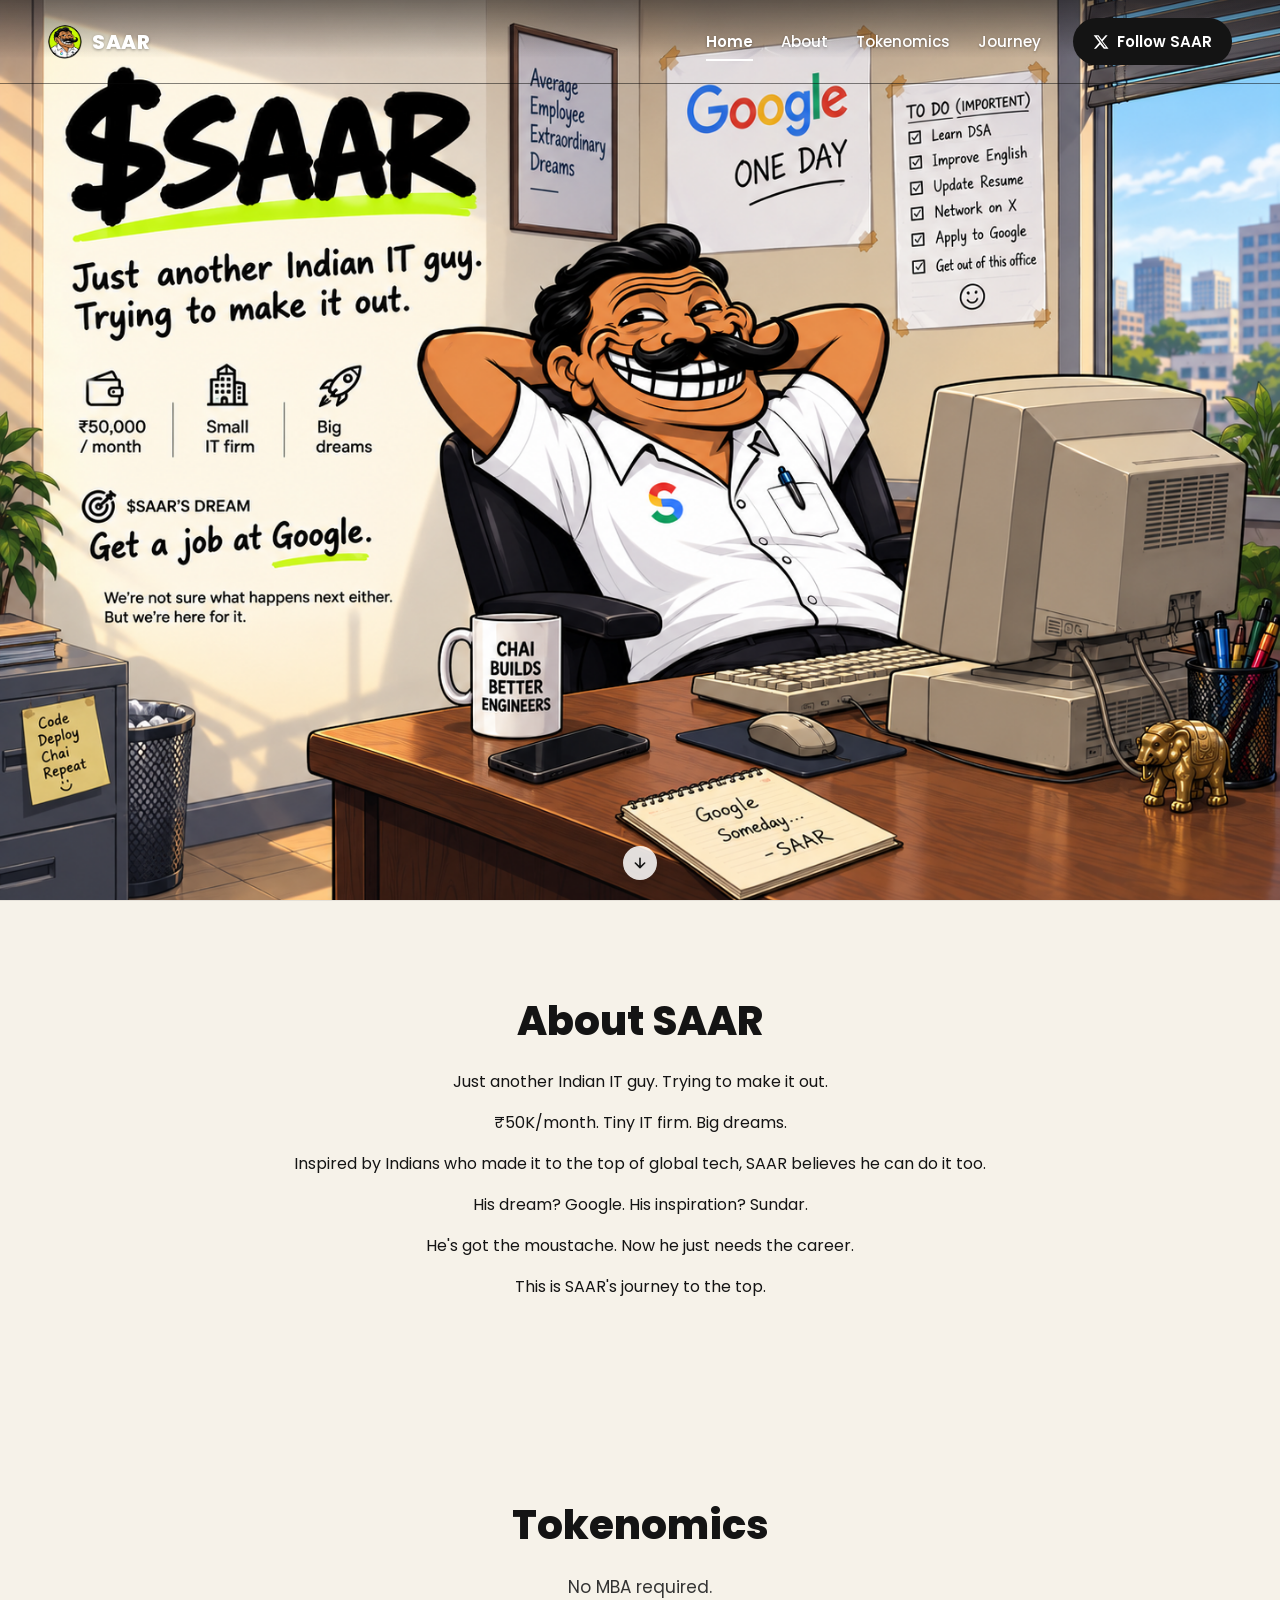
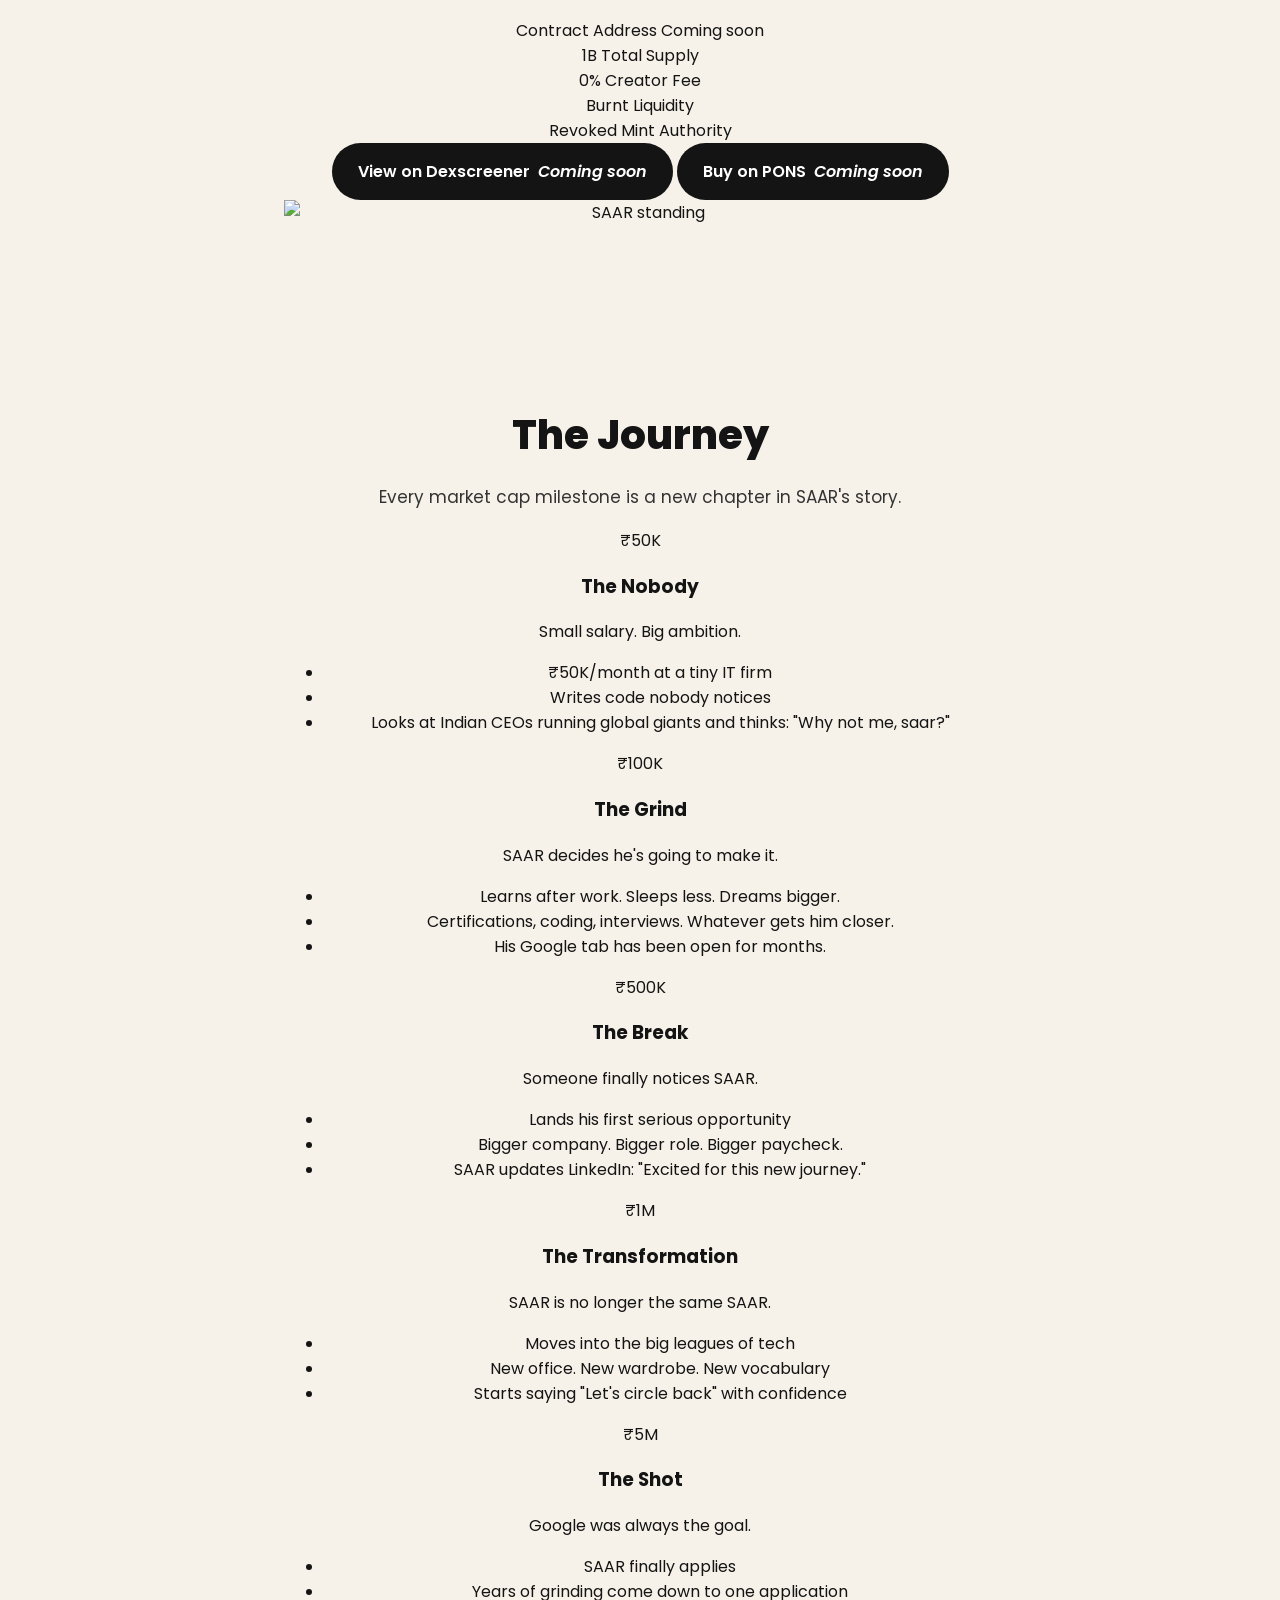
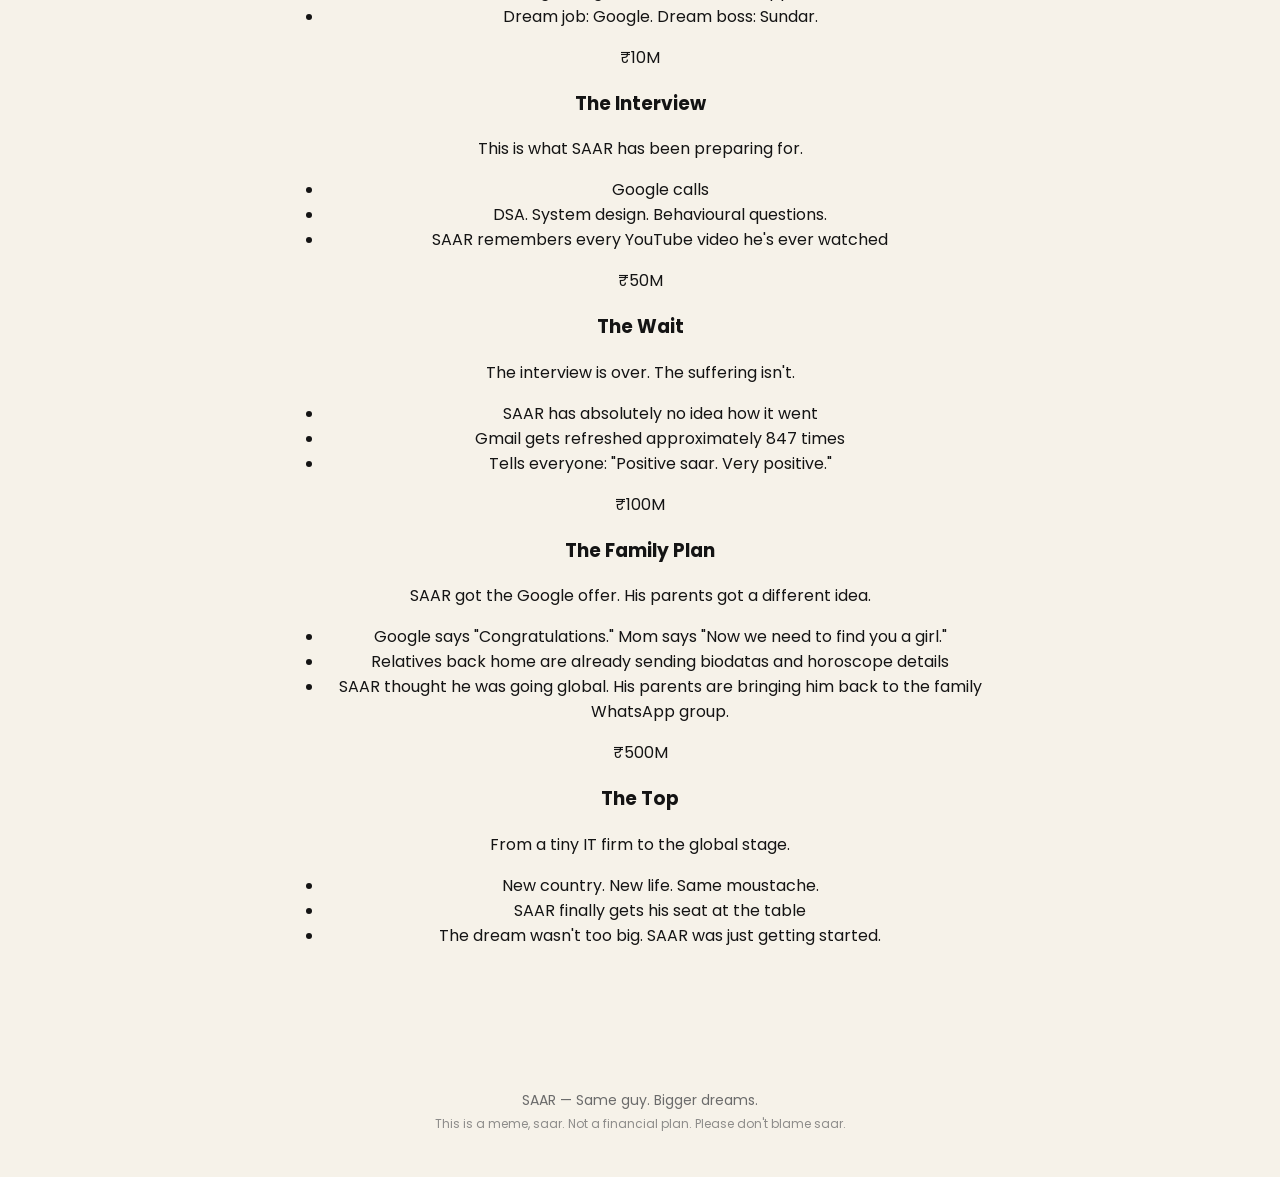
==== index.html @ ecde625d "Update index.html" ====
<!doctype html>
<html lang="en">
<head>
<meta charset="UTF-8">
<meta name="viewport" content="width=device-width, initial-scale=1, viewport-fit=cover">
<title>$SAAR — Just another Indian IT guy. Trying to make it out.</title>
<meta name="description" content="$SAAR. Just another Indian IT guy. Trying to make it out. We're not sure what happens next either. But we're here for it.">

<!-- Social preview -->
<meta property="og:title" content="$SAAR — Just another Indian IT guy. Trying to make it out.">
<meta property="og:description" content="We're not sure what happens next either. But we're here for it.">
<meta property="og:image" content="assets/social-banner.png">
<meta property="og:type" content="website">
<meta name="twitter:card" content="summary_large_image">

<link rel="icon" type="image/png" href="assets/favicon-32.png">
<link rel="preconnect" href="https://fonts.googleapis.com">
<link rel="preconnect" href="https://fonts.gstatic.com" crossorigin>
<link href="https://fonts.googleapis.com/css2?family=Poppins:wght@400;500;600;700;800;900&display=swap" rel="stylesheet">
<link rel="stylesheet" href="css/style.css">
</head>
<body>

<!-- ============ PASSWORD GATE ============ -->
<div id="gate" class="gate" hidden>
  <div class="gate-card">
    <img src="assets/logo.png" alt="SAAR" class="gate-logo">
    <h1 class="gate-title">This page is private</h1>
    <p class="gate-sub">Enter the password to continue.</p>
    <form id="gate-form" autocomplete="off">
      <input type="password" id="gate-password" placeholder="Password" autocomplete="off" required>
      <button type="submit">Unlock</button>
    </form>
    <p id="gate-error" class="gate-error" hidden>Wrong password. Try again.</p>
  </div>
</div>

<!-- ============ SITE CONTENT ============ -->
<div id="site-content">

  <header class="header" id="site-header">
    <a href="#home" class="brand">
      <img src="assets/logo.png" alt="SAAR logo" class="brand-logo">
      <span class="brand-name">SAAR</span>
    </a>

    <nav class="nav" id="main-nav">
      <a href="#home" class="nav-link active">Home</a>
      <a href="#about" class="nav-link">About</a>
      <a href="#tokenomics" class="nav-link">Tokenomics</a>
      <a href="#journey" class="nav-link">Journey</a>
    </nav>

    <a href="https://x.com/RealSaarRH" target="_blank" rel="noopener" class="btn btn-follow header-follow">
      <svg viewBox="0 0 24 24" class="x-icon" aria-hidden="true"><path d="M18.9 2H22l-7.6 8.7L23.3 22h-7l-5.5-6.7L4.5 22H1.4l8.1-9.3L1 2h7.2l5 6.1L18.9 2zm-1.2 18h1.7L7.4 3.9H5.6L17.7 20z"/></svg>
      Follow SAAR
    </a>

    <button class="hamburger" id="hamburger" aria-label="Menu" aria-expanded="false">
      <span></span><span></span><span></span>
    </button>
  </header>

  <div class="mobile-nav" id="mobile-nav">
    <a href="#home" class="nav-link">Home</a>
    <a href="#about" class="nav-link">About</a>
    <a href="#tokenomics" class="nav-link">Tokenomics</a>
    <a href="#journey" class="nav-link">Journey</a>
    <a href="https://x.com/RealSaarRH" target="_blank" rel="noopener" class="btn btn-follow">
      <svg viewBox="0 0 24 24" class="x-icon" aria-hidden="true"><path d="M18.9 2H22l-7.6 8.7L23.3 22h-7l-5.5-6.7L4.5 22H1.4l8.1-9.3L1 2h7.2l5 6.1L18.9 2zm-1.2 18h1.7L7.4 3.9H5.6L17.7 20z"/></svg>
      Follow SAAR
    </a>
  </div>

  <main>
    <section id="home" class="hero" style="background-image:url(assets/hero-bg.png);">
      <a href="#about" class="scroll-cue" aria-label="Scroll down">
        <svg viewBox="0 0 24 24"><path d="M12 5v14M5 12l7 7 7-7"/></svg>
      </a>
    </section>

    <section id="about" class="about">
      <div class="section-inner">
        <h2 class="section-title">About SAAR</h2>
        <p class="about-tagline">Just another Indian IT guy. Trying to make it out.</p>
        <div class="about-lines">
          <p>₹50K/month. Tiny IT firm. Big dreams.</p>
          <p>Inspired by Indians who made it to the top of global tech, SAAR believes he can do it too.</p>
          <p>His dream? Google. His inspiration? Sundar.</p>
          <p>He's got the moustache. Now he just needs the career.</p>
          <p class="about-closer">This is SAAR's journey to the top.</p>
        </div>
      </div>
    </section>

    <section id="tokenomics" class="tokenomics">
      <div class="section-inner tokenomics-inner">
        <div class="tokenomics-copy">
          <h2 class="section-title">Tokenomics</h2>
          <p class="section-lead">No MBA required.</p>

          <div class="ca-bar">
            <span class="ca-bar-label">Contract Address</span>
            <span class="ca-bar-value">Coming soon</span>
          </div>

          <div class="tokenomics-grid">
            <div class="token-stat">
              <span class="token-stat-value">1B</span>
              <span class="token-stat-label">Total Supply</span>
            </div>
            <div class="token-stat">
              <span class="token-stat-value">0%</span>
              <span class="token-stat-label">Creator Fee</span>
            </div>
            <div class="token-stat">
              <span class="token-stat-value">Burnt</span>
              <span class="token-stat-label">Liquidity</span>
            </div>
            <div class="token-stat">
              <span class="token-stat-value">Revoked</span>
              <span class="token-stat-label">Mint Authority</span>
            </div>
          </div>

          <div class="tokenomics-actions">
            <span class="btn btn-large btn-disabled" aria-disabled="true">
              View on Dexscreener
              <em class="coming-soon">Coming soon</em>
            </span>
            <span class="btn btn-large btn-lime btn-disabled" aria-disabled="true">
              Buy on PONS
              <em class="coming-soon">Coming soon</em>
            </span>
          </div>
        </div>

        <div class="tokenomics-figure">
          <img src="assets/saar-standing.png" alt="SAAR standing" class="saar-standing">
        </div>
      </div>
    </section>

    <section id="journey" class="journey">
      <div class="section-inner journey-inner">
        <h2 class="section-title">The Journey</h2>
        <p class="section-lead">Every market cap milestone is a new chapter in SAAR's story.</p>

        <div class="timeline">
          <div class="timeline-item" data-tier="0">
            <span class="timeline-marker">
              <img src="assets/logo-round.png" alt="" class="timeline-marker-img">
            </span>
            <div class="timeline-content">
              <span class="timeline-cap">₹50K</span><span class="status-badge"></span>
              <h3 class="timeline-title">The Nobody</h3>
              <p class="timeline-hook">Small salary. Big ambition.</p>
              <ul class="timeline-details">
                <li>₹50K/month at a tiny IT firm</li>
                <li>Writes code nobody notices</li>
                <li>Looks at Indian CEOs running global giants and thinks: "Why not me, saar?"</li>
              </ul>
            </div>
          </div>

          <div class="timeline-item" data-tier="1">
            <span class="timeline-marker">
              <img src="assets/logo-round.png" alt="" class="timeline-marker-img">
            </span>
            <div class="timeline-content">
              <span class="timeline-cap">₹100K</span><span class="status-badge"></span>
              <h3 class="timeline-title">The Grind</h3>
              <p class="timeline-hook">SAAR decides he's going to make it.</p>
              <ul class="timeline-details">
                <li>Learns after work. Sleeps less. Dreams bigger.</li>
                <li>Certifications, coding, interviews. Whatever gets him closer.</li>
                <li>His Google tab has been open for months.</li>
              </ul>
            </div>
          </div>

          <div class="timeline-item" data-tier="2">
            <span class="timeline-marker">
              <img src="assets/logo-round.png" alt="" class="timeline-marker-img">
            </span>
            <div class="timeline-content">
              <span class="timeline-cap">₹500K</span><span class="status-badge"></span>
              <h3 class="timeline-title">The Break</h3>
              <p class="timeline-hook">Someone finally notices SAAR.</p>
              <ul class="timeline-details">
                <li>Lands his first serious opportunity</li>
                <li>Bigger company. Bigger role. Bigger paycheck.</li>
                <li>SAAR updates LinkedIn: "Excited for this new journey."</li>
              </ul>
            </div>
          </div>

          <div class="timeline-item" data-tier="3">
            <span class="timeline-marker">
              <img src="assets/logo-round.png" alt="" class="timeline-marker-img">
            </span>
            <div class="timeline-content">
              <span class="timeline-cap">₹1M</span><span class="status-badge"></span>
              <h3 class="timeline-title">The Transformation</h3>
              <p class="timeline-hook">SAAR is no longer the same SAAR.</p>
              <ul class="timeline-details">
                <li>Moves into the big leagues of tech</li>
                <li>New office. New wardrobe. New vocabulary</li>
                <li>Starts saying "Let's circle back" with confidence</li>
              </ul>
            </div>
          </div>

          <div class="timeline-item" data-tier="4">
            <span class="timeline-marker">
              <img src="assets/logo-round.png" alt="" class="timeline-marker-img">
            </span>
            <div class="timeline-content">
              <span class="timeline-cap">₹5M</span><span class="status-badge"></span>
              <h3 class="timeline-title">The Shot</h3>
              <p class="timeline-hook">Google was always the goal.</p>
              <ul class="timeline-details">
                <li>SAAR finally applies</li>
                <li>Years of grinding come down to one application</li>
                <li>Dream job: Google. Dream boss: Sundar.</li>
              </ul>
            </div>
          </div>

          <div class="timeline-item" data-tier="5">
            <span class="timeline-marker">
              <img src="assets/logo-round.png" alt="" class="timeline-marker-img">
            </span>
            <div class="timeline-content">
              <span class="timeline-cap">₹10M</span><span class="status-badge"></span>
              <h3 class="timeline-title">The Interview</h3>
              <p class="timeline-hook">This is what SAAR has been preparing for.</p>
              <ul class="timeline-details">
                <li>Google calls</li>
                <li>DSA. System design. Behavioural questions.</li>
                <li>SAAR remembers every YouTube video he's ever watched</li>
              </ul>
            </div>
          </div>

          <div class="timeline-item" data-tier="6">
            <span class="timeline-marker">
              <img src="assets/logo-round.png" alt="" class="timeline-marker-img">
            </span>
            <div class="timeline-content">
              <span class="timeline-cap">₹50M</span><span class="status-badge"></span>
              <h3 class="timeline-title">The Wait</h3>
              <p class="timeline-hook">The interview is over. The suffering isn't.</p>
              <ul class="timeline-details">
                <li>SAAR has absolutely no idea how it went</li>
                <li>Gmail gets refreshed approximately 847 times</li>
                <li>Tells everyone: "Positive saar. Very positive."</li>
              </ul>
            </div>
          </div>

          <div class="timeline-item" data-tier="7">
            <span class="timeline-marker">
              <img src="assets/logo-round.png" alt="" class="timeline-marker-img">
            </span>
            <div class="timeline-content">
              <span class="timeline-cap">₹100M</span><span class="status-badge"></span>
              <h3 class="timeline-title">The Family Plan</h3>
              <p class="timeline-hook">SAAR got the Google offer. His parents got a different idea.</p>
              <ul class="timeline-details">
                <li>Google says "Congratulations." Mom says "Now we need to find you a girl."</li>
                <li>Relatives back home are already sending biodatas and horoscope details</li>
                <li>SAAR thought he was going global. His parents are bringing him back to the family WhatsApp group.</li>
              </ul>
            </div>
          </div>

          <div class="timeline-item" data-tier="8">
            <span class="timeline-marker">
              <img src="assets/logo-round.png" alt="" class="timeline-marker-img">
            </span>
            <div class="timeline-content">
              <span class="timeline-cap">₹500M</span><span class="status-badge"></span>
              <h3 class="timeline-title">The Top</h3>
              <p class="timeline-hook">From a tiny IT firm to the global stage.</p>
              <ul class="timeline-details">
                <li>New country. New life. Same moustache.</li>
                <li>SAAR finally gets his seat at the table</li>
                <li>The dream wasn't too big. SAAR was just getting started.</li>
              </ul>
            </div>
          </div>
        </div>
      </div>
    </section>
  </main>

  <footer class="footer">
    <p>SAAR — Same guy. Bigger dreams.</p>
    <p class="fine-print">This is a meme, saar. Not a financial plan. Please don't blame saar.</p>
  </footer>

</div>

<script src="js/config.js"></script>
<script src="js/script.js"></script>
</body>
</html>
---- css/style.css ----
:root{
  --cream:#F6F2E9;
  --ink:#141414;
  --lime:#D6F547;
  --lime-dark:#b9dc1f;
  --gray:#6b6b6b;
  --max-w:1200px;
  --radius:16px;
}

*,*::before,*::after{box-sizing:border-box;}
html{scroll-behavior:smooth;}
body{
  margin:0;
  font-family:'Poppins',system-ui,-apple-system,sans-serif;
  background:var(--cream);
  color:var(--ink);
  -webkit-font-smoothing:antialiased;
}
img{max-width:100%;display:block;}
a{color:inherit;text-decoration:none;}
section{scroll-margin-top:88px;}

/* ============ BUTTONS ============ */
.btn{
  display:inline-flex;align-items:center;gap:8px;
  background:var(--ink);color:#fff;
  padding:12px 20px;border-radius:999px;
  font-weight:600;font-size:15px;
  border:none;cursor:pointer;white-space:nowrap;
  transition:transform .15s ease, background .15s ease;
}
.btn:hover{background:#2a2a2a;transform:translateY(-1px);}
.btn-large{padding:16px 26px;font-size:16px;}
.x-icon{width:16px;height:16px;fill:#fff;flex-shrink:0;}
.arrow{margin-left:2px;}

/* ============ HEADER ============ */
.header{
  position:fixed;top:0;left:0;right:0;z-index:40;
  display:flex;align-items:center;gap:24px;
  padding:18px clamp(16px,4vw,48px);
  background:linear-gradient(180deg, rgba(10,10,10,.5) 0%, rgba(10,10,10,.18) 45%, rgba(10,10,10,0) 70%);
  border-bottom:1px solid transparent;
  color:#fff;
  transition:background .25s ease, border-color .25s ease, backdrop-filter .25s ease, padding .25s ease, color .25s ease;
}
.header .brand-name,
.header .nav-link{color:#fff;text-shadow:0 1px 3px rgba(0,0,0,.35);}
.header .nav-link.active::after{background:#fff;}
.header .hamburger span{background:#fff;box-shadow:0 1px 3px rgba(0,0,0,.35);}

.header.scrolled{
  background:rgba(246,242,233,.92);
  backdrop-filter:blur(8px);
  border-bottom:1px solid rgba(0,0,0,.06);
  padding:12px clamp(16px,4vw,48px);
  color:var(--ink);
}
.header.scrolled .brand-name,
.header.scrolled .nav-link{color:var(--ink);text-shadow:none;}
.header.scrolled .nav-link.active::after{background:var(--ink);}
.header.scrolled .hamburger span{background:var(--ink);box-shadow:none;}
.brand{display:flex;align-items:center;gap:10px;margin-right:auto;}
.brand-logo{width:34px;height:34px;border-radius:50%;}
.brand-name{font-weight:800;font-size:20px;letter-spacing:.5px;}

.nav{display:flex;align-items:center;gap:28px;}
.nav-link{font-weight:500;font-size:15px;color:var(--ink);position:relative;padding:4px 0;}
.nav-link.active{font-weight:600;}
.nav-link.active::after{
  content:"";position:absolute;left:0;right:0;bottom:-4px;height:2px;background:var(--ink);
}
.header-follow{margin-left:8px;}

.hamburger{
  display:none;flex-direction:column;justify-content:center;gap:5px;
  width:38px;height:38px;background:none;border:none;cursor:pointer;padding:0;
}
.hamburger span{display:block;width:100%;height:2px;background:var(--ink);border-radius:2px;transition:transform .2s ease, opacity .2s ease;}
.hamburger.open span:nth-child(1){transform:translateY(7px) rotate(45deg);}
.hamburger.open span:nth-child(2){opacity:0;}
.hamburger.open span:nth-child(3){transform:translateY(-7px) rotate(-45deg);}

.mobile-nav{
  display:none;flex-direction:column;gap:18px;
  padding:20px clamp(16px,4vw,48px) 28px;
  background:var(--cream);
  border-bottom:1px solid rgba(0,0,0,.06);
}
.mobile-nav.open{display:flex;}
.mobile-nav .btn{align-self:flex-start;}

/* ============ HERO ============ */
.hero{
  position:relative;
  width:100%;
  min-height:100svh;
  background-size:cover;
  background-position:left 20%;
  background-repeat:no-repeat;
  display:flex;
  align-items:flex-end;
  justify-content:center;
  padding:0 16px clamp(48px,10vh,110px);
}
.hero-cta{
  position:absolute;
  left:22%;
  bottom:clamp(110px,18vh,200px);
  transform:translateX(-50%);
}
.hero-cta .btn{padding:13px 20px;font-size:14px;}
.hero-cta .btn{box-shadow:0 8px 24px rgba(0,0,0,.25);}

.scroll-cue{
  position:absolute;
  left:50%;bottom:20px;
  transform:translateX(-50%);
  width:34px;height:34px;
  display:flex;align-items:center;justify-content:center;
  border-radius:50%;
  background:rgba(255,255,255,.85);
  box-shadow:0 4px 14px rgba(0,0,0,.15);
  animation:bob 2s ease-in-out infinite;
}
.scroll-cue svg{width:16px;height:16px;fill:none;stroke:#141414;stroke-width:2.4;stroke-linecap:round;stroke-linejoin:round;}
@keyframes bob{
  0%,100%{transform:translateX(-50%) translateY(0);}
  50%{transform:translateX(-50%) translateY(6px);}
}

/* ============ ABOUT / FOLLOW ============ */
.section-inner{
  max-width:760px;margin:0 auto;
  padding:clamp(48px,8vw,90px) clamp(16px,4vw,24px);
  text-align:center;
}
.about{border-top:1px solid rgba(0,0,0,.07);}
.hero{scroll-margin-top:0;}
.follow{border-top:1px solid rgba(0,0,0,.07);}
.section-title{
  font-size:clamp(28px,4vw,40px);
  font-weight:800;margin:0 0 18px;
}
.section-lead{
  font-size:17px;line-height:1.7;color:#333;margin:0 0 16px;
}
.section-lead em{color:var(--gray);}
.follow .btn{margin-top:10px;}

/* ============ FOOTER ============ */
.footer{
  text-align:center;padding:32px 16px 40px;
  color:var(--gray);font-size:14px;
}
.footer p{margin:4px 0;}
.fine-print{font-size:12px;opacity:.75;}

/* ============ PASSWORD GATE ============ */
.gate{
  position:fixed;inset:0;z-index:100;
  background:var(--cream);
  display:flex;align-items:center;justify-content:center;
  padding:24px;
}
.gate-card{
  width:100%;max-width:380px;
  background:#fff;border-radius:20px;
  padding:36px 28px;text-align:center;
  box-shadow:0 20px 60px rgba(0,0,0,.12);
}
.gate-logo{width:56px;height:56px;border-radius:50%;margin:0 auto 18px;}
.gate-title{font-size:20px;font-weight:800;margin:0 0 6px;}
.gate-sub{font-size:14px;color:var(--gray);margin:0 0 22px;}
#gate-form{display:flex;flex-direction:column;gap:12px;}
#gate-password{
  padding:13px 16px;border-radius:12px;
  border:1.5px solid #ddd;font-size:15px;font-family:inherit;
  outline:none;
}
#gate-password:focus{border-color:var(--ink);}
#gate-form button{
  padding:13px 16px;border-radius:12px;border:none;
  background:var(--lime);color:var(--ink);font-weight:700;font-size:15px;
  cursor:pointer;transition:background .15s ease;
}
#gate-form button:hover{background:var(--lime-dark);}
.gate-error{color:#c0392b;font-size:13px;margin:14px 0 0;}
.gate.shake .gate-card{animation:shake .35s ease;}
@keyframes shake{
  0%,100%{transform:translateX(0);}
  25%{transform:translateX(-8px);}
  75%{transform:translateX(8px);}
}

body.locked #site-content{display:none;}
body:not(.locked) .gate{display:none !important;}

/* ============ RESPONSIVE ============ */
@media (max-width:820px){
  .nav{display:none;}
  .header-follow{display:none;}
  .hamburger{display:flex;}
}
@media (max-width:820px){
  .hero{background-position:left 15%;min-height:100svh;}
  .hero-cta{left:50%;}
}
@media (max-width:520px){
  .brand-name{font-size:18px;}
  .btn-large{width:100%;justify-content:center;}
  .hero-cta{padding:0 4px;}
}
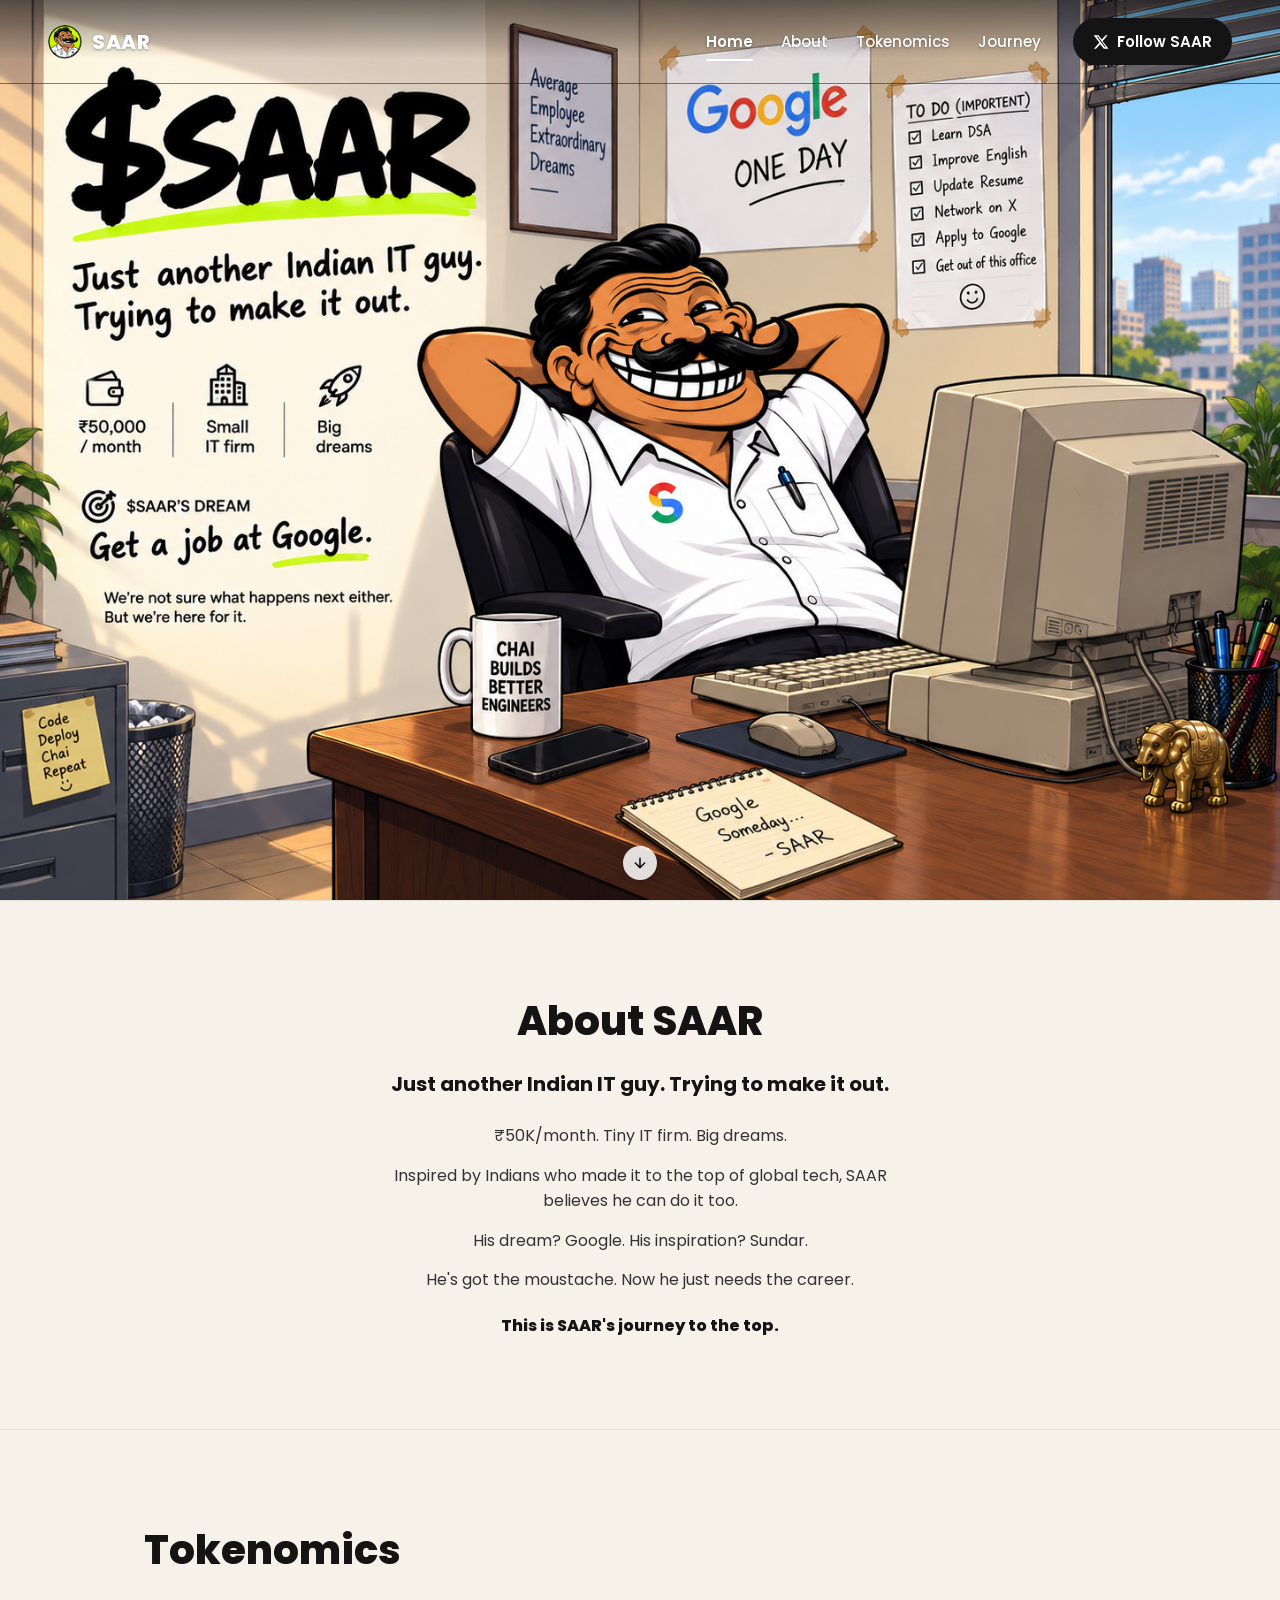
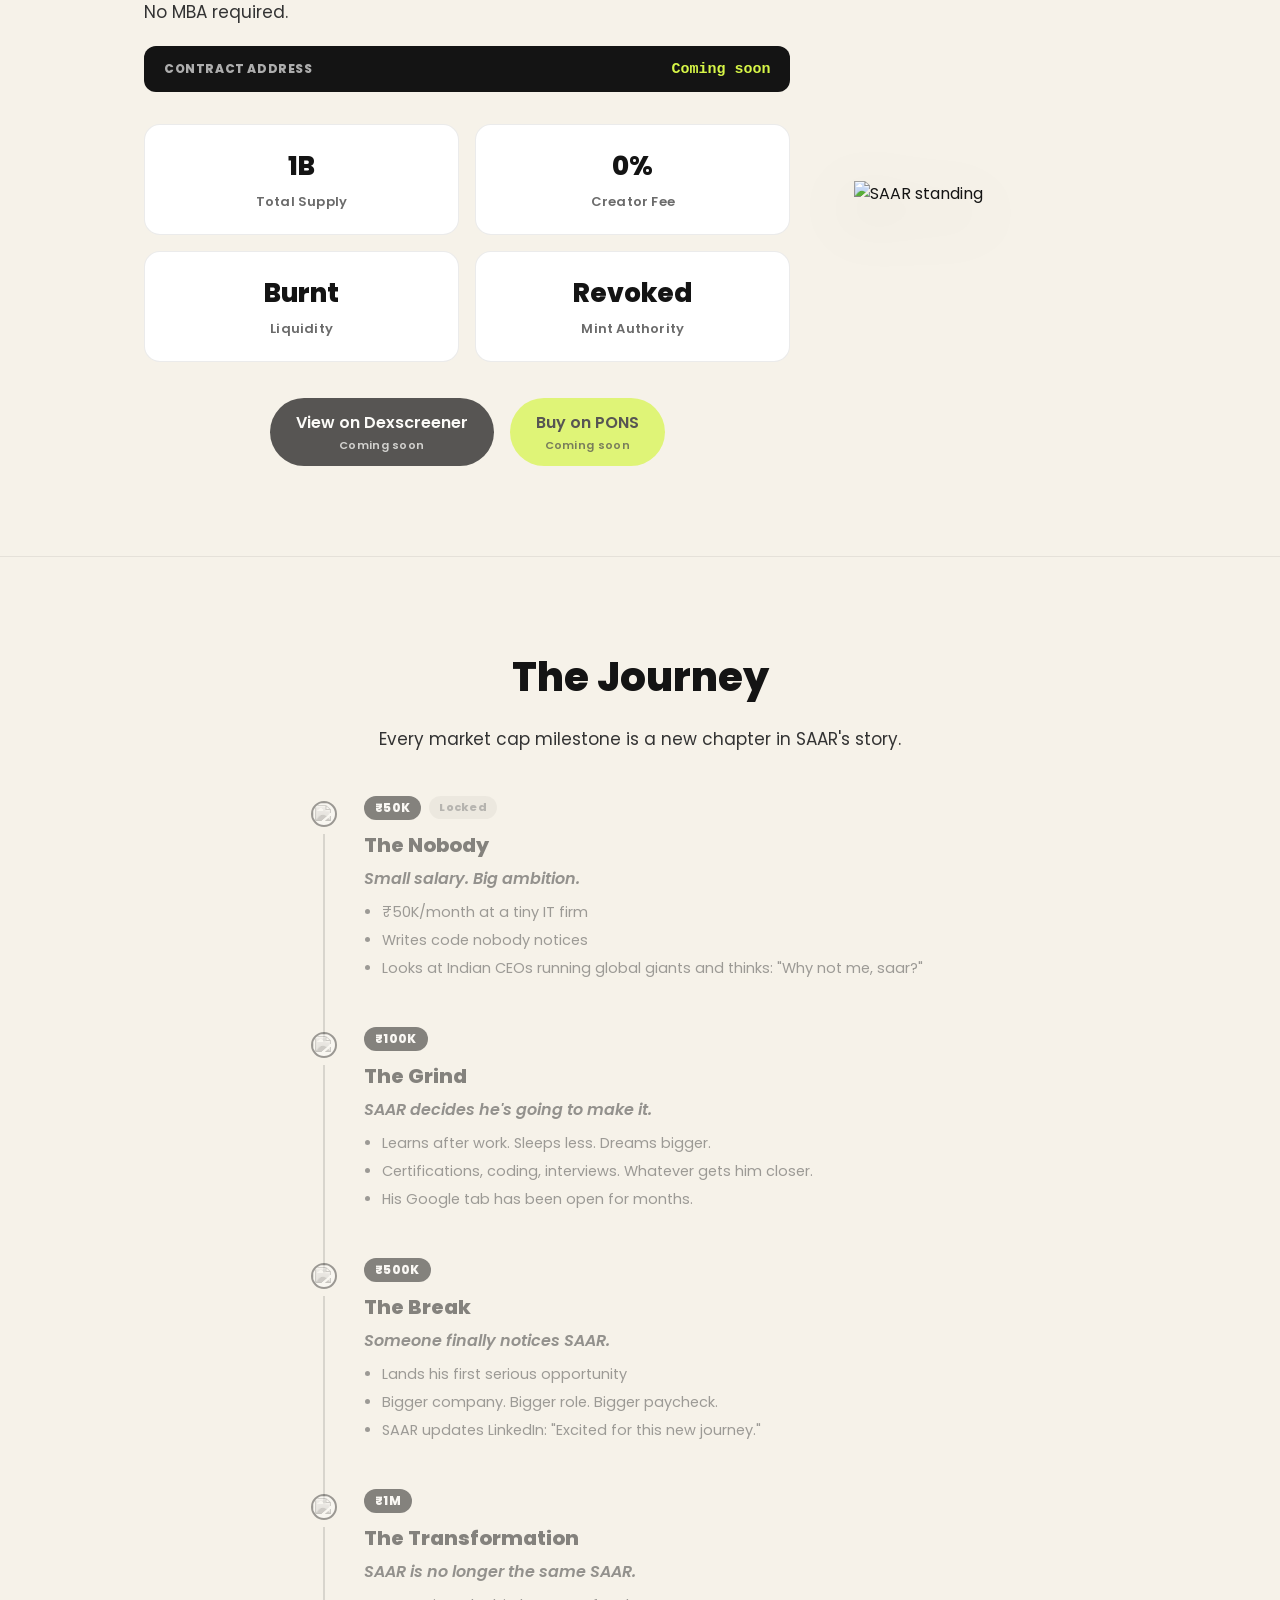
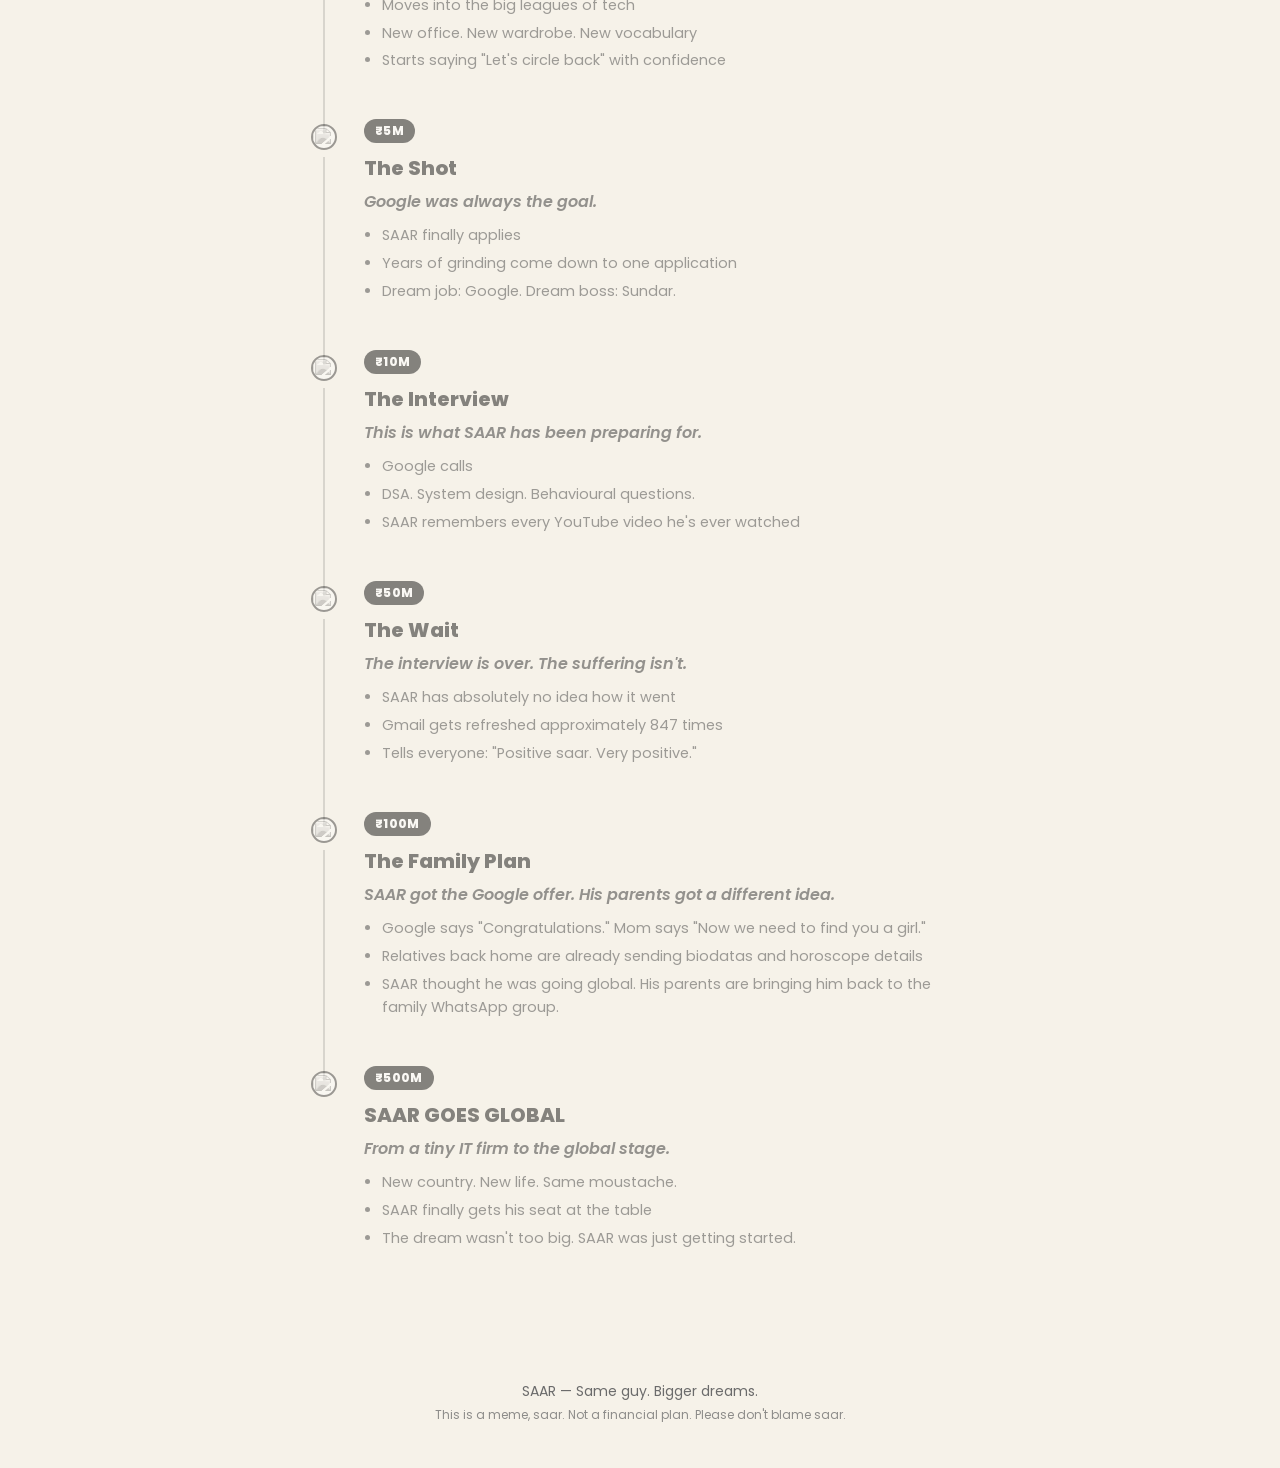
==== commit 40ef4627: "Rename final journey tier to SAAR GOES GLOBAL" ====
--- a/index.html
+++ b/index.html
@@ -281,7 +281,7 @@
             </span>
             <div class="timeline-content">
               <span class="timeline-cap">₹500M</span><span class="status-badge"></span>
-              <h3 class="timeline-title">The Top</h3>
+              <h3 class="timeline-title">SAAR GOES GLOBAL</h3>
               <p class="timeline-hook">From a tiny IT firm to the global stage.</p>
               <ul class="timeline-details">
                 <li>New country. New life. Same moustache.</li>
--- a/css/style.css
+++ b/css/style.css
@@ -130,7 +130,7 @@
   50%{transform:translateX(-50%) translateY(6px);}
 }
 
-/* ============ ABOUT / FOLLOW ============ */
+/* ============ ABOUT ============ */
 .section-inner{
   max-width:760px;margin:0 auto;
   padding:clamp(48px,8vw,90px) clamp(16px,4vw,24px);
@@ -138,7 +138,6 @@
 }
 .about{border-top:1px solid rgba(0,0,0,.07);}
 .hero{scroll-margin-top:0;}
-.follow{border-top:1px solid rgba(0,0,0,.07);}
 .section-title{
   font-size:clamp(28px,4vw,40px);
   font-weight:800;margin:0 0 18px;
@@ -147,7 +146,173 @@
   font-size:17px;line-height:1.7;color:#333;margin:0 0 16px;
 }
 .section-lead em{color:var(--gray);}
-.follow .btn{margin-top:10px;}
+
+.about-tagline{
+  font-size:clamp(17px,2.4vw,20px);
+  font-weight:700;color:var(--ink);
+  margin:0 0 24px;
+}
+.about-lines{
+  max-width:520px;margin:0 auto;
+}
+.about-lines p{
+  font-size:16px;line-height:1.6;color:#333;
+  margin:0 0 14px;
+}
+.about-lines .about-closer{
+  font-weight:800;color:var(--ink);margin-top:20px;margin-bottom:0;
+}
+
+/* ============ TOKENOMICS ============ */
+.tokenomics{border-top:1px solid rgba(0,0,0,.07);}
+.tokenomics-inner{
+  max-width:1040px;
+  display:flex;align-items:center;gap:clamp(24px,5vw,64px);
+  text-align:left;
+}
+.tokenomics-copy{flex:1 1 480px;}
+.tokenomics-copy .section-title,
+.tokenomics-copy .section-lead{text-align:left;}
+.tokenomics-figure{
+  flex:0 0 auto;
+  display:flex;justify-content:center;
+}
+.saar-standing{
+  width:clamp(200px,22vw,300px);
+  filter:drop-shadow(0 18px 30px rgba(0,0,0,.18));
+}
+
+.ca-bar{
+  display:flex;align-items:center;justify-content:space-between;
+  gap:12px;flex-wrap:wrap;
+  background:var(--ink);color:#fff;
+  border-radius:12px;
+  padding:14px 20px;
+  margin:20px 0 28px;
+}
+.ca-bar-label{
+  font-size:12px;font-weight:800;letter-spacing:.6px;
+  text-transform:uppercase;color:rgba(255,255,255,.65);
+}
+.ca-bar-value{
+  font-family:'SFMono-Regular',Consolas,'Courier New',monospace;
+  font-size:15px;font-weight:700;color:var(--lime);
+}
+
+.tokenomics-grid{
+  display:grid;
+  grid-template-columns:repeat(2,1fr);
+  gap:16px;
+  margin:32px 0 36px;
+}
+.token-stat{
+  background:#fff;
+  border:1px solid rgba(0,0,0,.08);
+  border-radius:var(--radius);
+  padding:22px 12px;
+  display:flex;flex-direction:column;align-items:center;gap:6px;
+}
+.token-stat-value{font-size:clamp(20px,3vw,26px);font-weight:800;color:var(--ink);}
+.token-stat-label{font-size:13px;color:var(--gray);font-weight:600;letter-spacing:.2px;}
+
+.tokenomics-actions{
+  display:flex;justify-content:center;gap:16px;flex-wrap:wrap;
+}
+.btn-lime{background:var(--lime);color:var(--ink);}
+.btn-lime:hover{background:var(--lime-dark);}
+.btn-disabled{
+  flex-direction:column;gap:2px;
+  padding:12px 26px;
+  cursor:not-allowed;
+  opacity:.7;
+}
+.btn-disabled:hover{transform:none;background:inherit;}
+.btn-disabled.btn-lime:hover{background:var(--lime);}
+.coming-soon{
+  font-style:normal;font-size:11px;font-weight:600;
+  opacity:.75;letter-spacing:.3px;
+}
+
+/* ============ JOURNEY ============ */
+.journey{border-top:1px solid rgba(0,0,0,.07);}
+.journey-inner{max-width:720px;}
+.journey .section-title,
+.journey .section-lead{text-align:center;}
+
+.timeline{
+  position:relative;
+  margin-top:40px;
+  text-align:left;
+}
+.timeline-item{
+  position:relative;
+  padding-left:60px;
+  padding-bottom:40px;
+}
+.timeline-item:last-child{padding-bottom:0;}
+.timeline-item::before{
+  content:"";
+  position:absolute;left:19px;top:40px;bottom:-16px;
+  width:2px;background:rgba(0,0,0,.12);
+  transition:background .2s ease;
+}
+.timeline-item:last-child::before{display:none;}
+.timeline-item.reached::before{background:var(--lime-dark);}
+
+.timeline-marker{
+  position:absolute;left:0;top:0;
+  width:40px;height:40px;
+  display:flex;align-items:center;justify-content:center;
+}
+.timeline-marker-img{
+  width:26px;height:26px;
+  border-radius:50%;object-fit:cover;
+  border:2px solid var(--ink);
+  background:#fff;
+  filter:grayscale(1);opacity:.4;
+  transition:all .2s ease;
+}
+.timeline-item.reached .timeline-marker-img{
+  filter:none;opacity:1;
+}
+.timeline-item.current .timeline-marker-img{
+  width:40px;height:40px;border-width:3px;
+  box-shadow:0 0 0 5px rgba(214,245,71,.55);
+}
+.timeline-item.current{z-index:1;}
+
+.status-badge{
+  display:none;
+  font-size:11px;font-weight:800;letter-spacing:.3px;
+  padding:3px 10px;border-radius:999px;
+  margin-left:8px;vertical-align:middle;
+}
+.status-badge--live{
+  display:inline-block;
+  color:var(--ink);background:var(--lime);
+}
+.status-badge--locked{
+  display:inline-block;
+  color:#777;background:rgba(0,0,0,.08);
+}
+.timeline-item.upcoming .timeline-content{opacity:.5;}
+.timeline-cap{
+  display:inline-block;
+  font-size:12px;font-weight:800;letter-spacing:.3px;
+  background:var(--ink);color:#fff;
+  padding:3px 11px;border-radius:999px;
+  margin-bottom:10px;
+}
+.timeline-title{font-size:20px;font-weight:800;margin:0 0 6px;}
+.timeline-hook{
+  font-weight:600;font-style:italic;color:#333;
+  margin:0 0 10px;
+}
+.timeline-details{
+  margin:0;padding-left:18px;
+  font-size:14.5px;line-height:1.65;color:#444;
+}
+.timeline-details li{margin-bottom:4px;}
 
 /* ============ FOOTER ============ */
 .footer{
@@ -207,8 +372,21 @@
   .hero{background-position:left 15%;min-height:100svh;}
   .hero-cta{left:50%;}
 }
+@media (max-width:760px){
+  .tokenomics-inner{flex-direction:column;text-align:center;}
+  .tokenomics-copy{flex:1 1 auto;width:100%;}
+  .tokenomics-copy .section-title,
+  .tokenomics-copy .section-lead{text-align:center;}
+  .tokenomics-figure{order:-1;}
+  .saar-standing{width:clamp(160px,45vw,220px);}
+}
+@media (max-width:640px){
+  .tokenomics-grid{grid-template-columns:repeat(2,1fr);}
+}
 @media (max-width:520px){
   .brand-name{font-size:18px;}
   .btn-large{width:100%;justify-content:center;}
   .hero-cta{padding:0 4px;}
-}
+  .tokenomics-actions{flex-direction:column;align-items:center;}
+  .tokenomics-actions .btn{width:100%;max-width:320px;}
+}
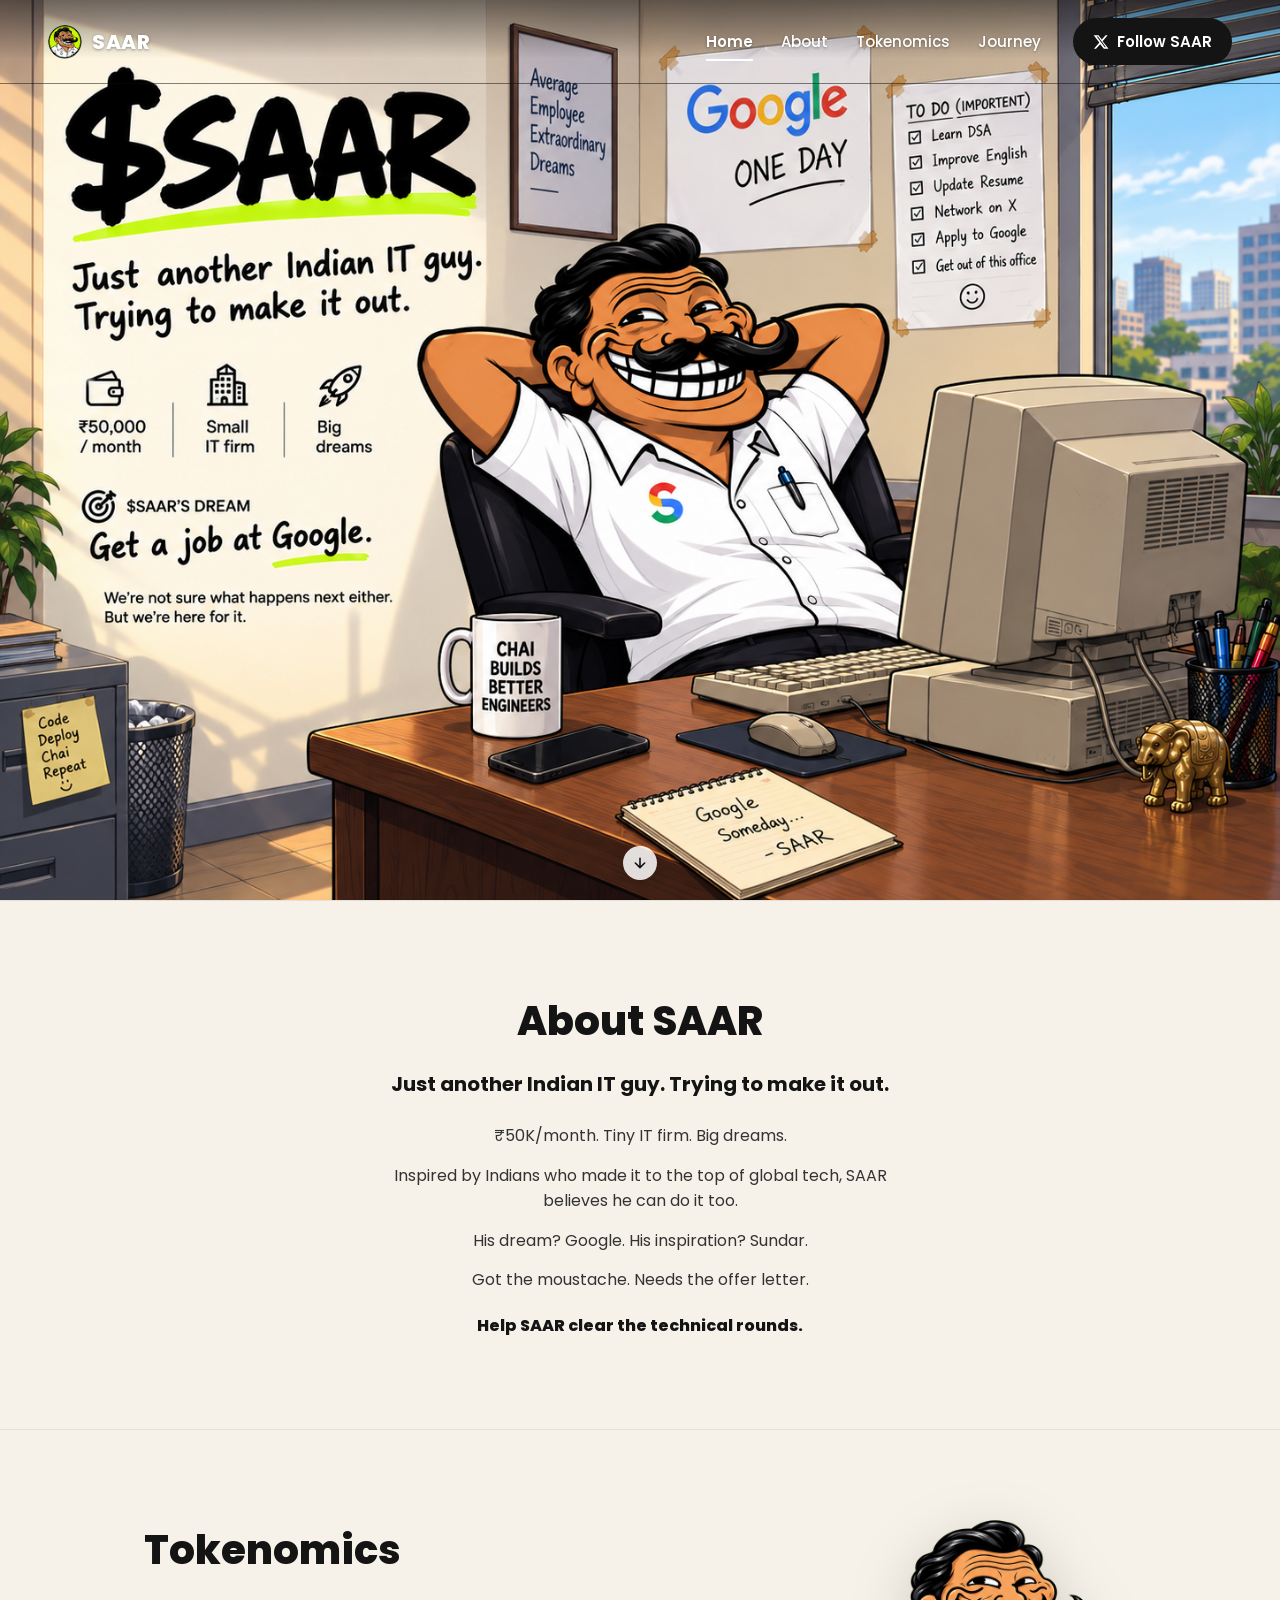
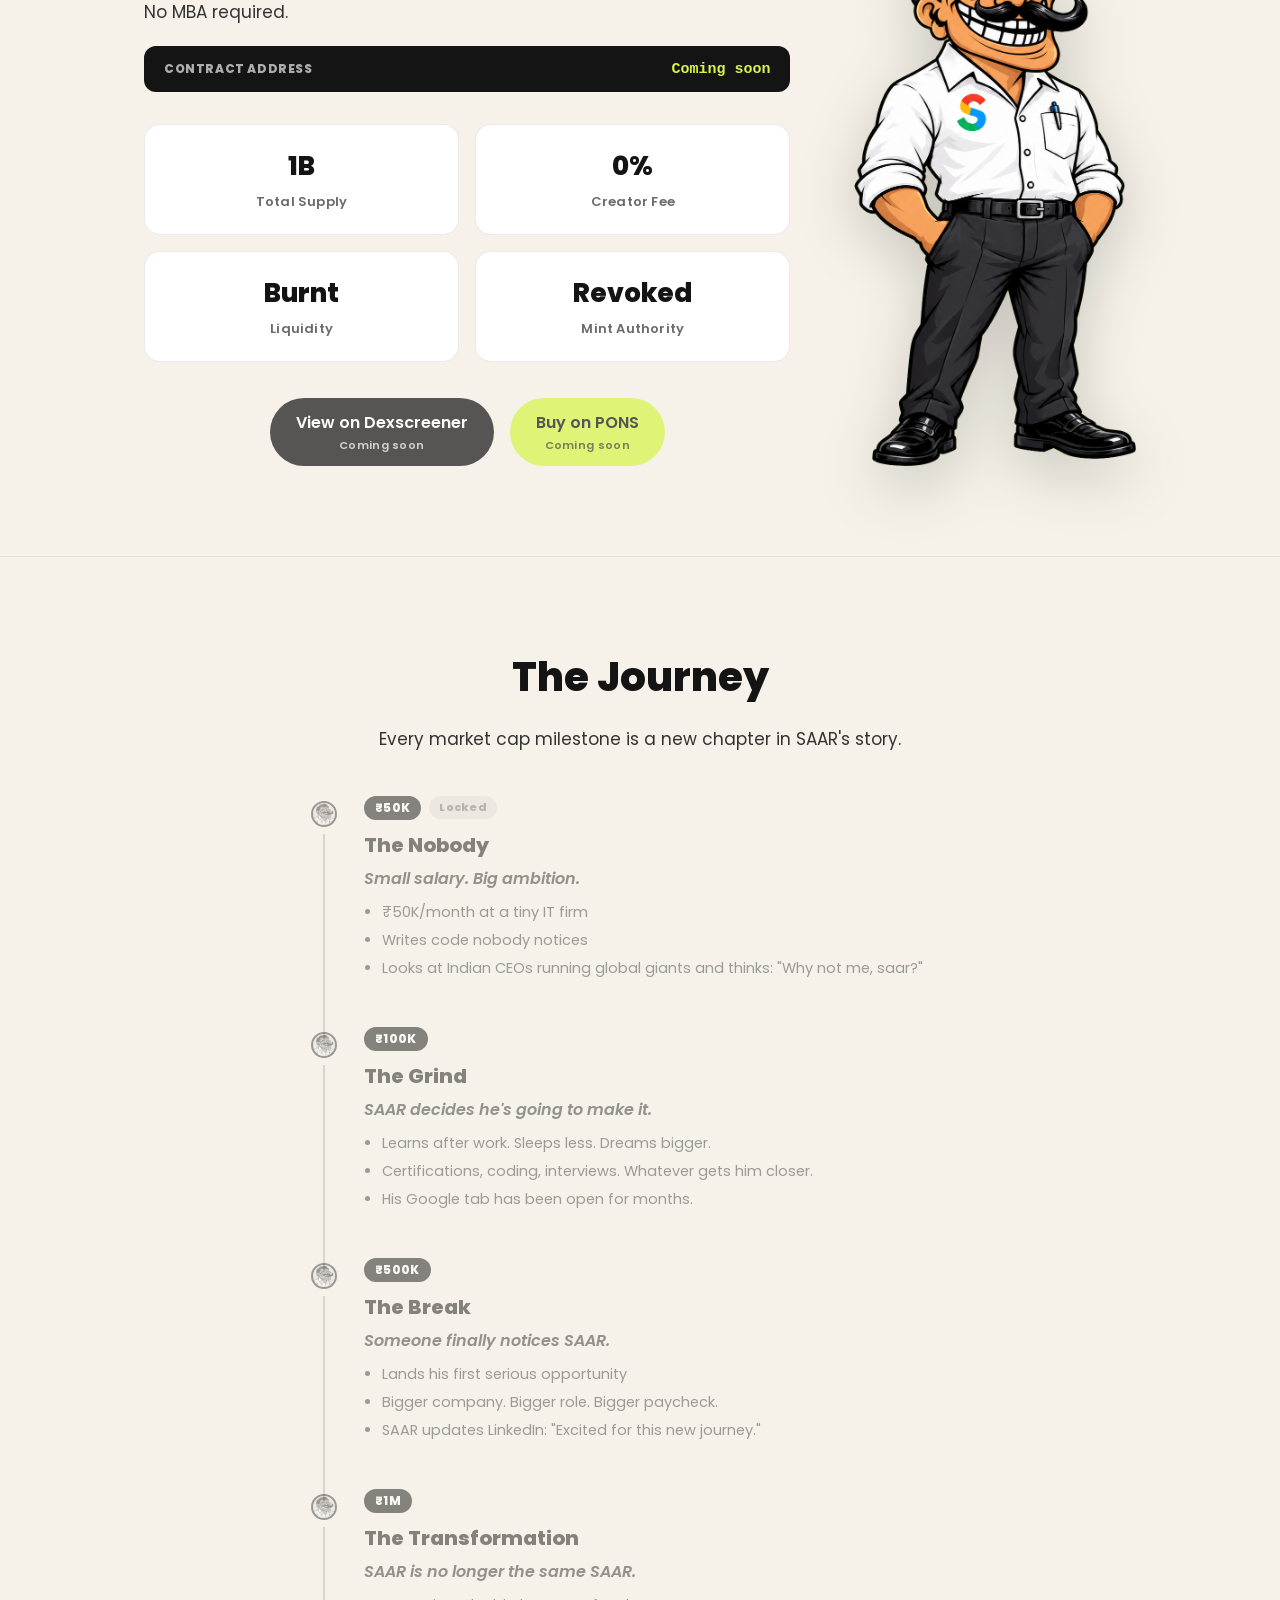
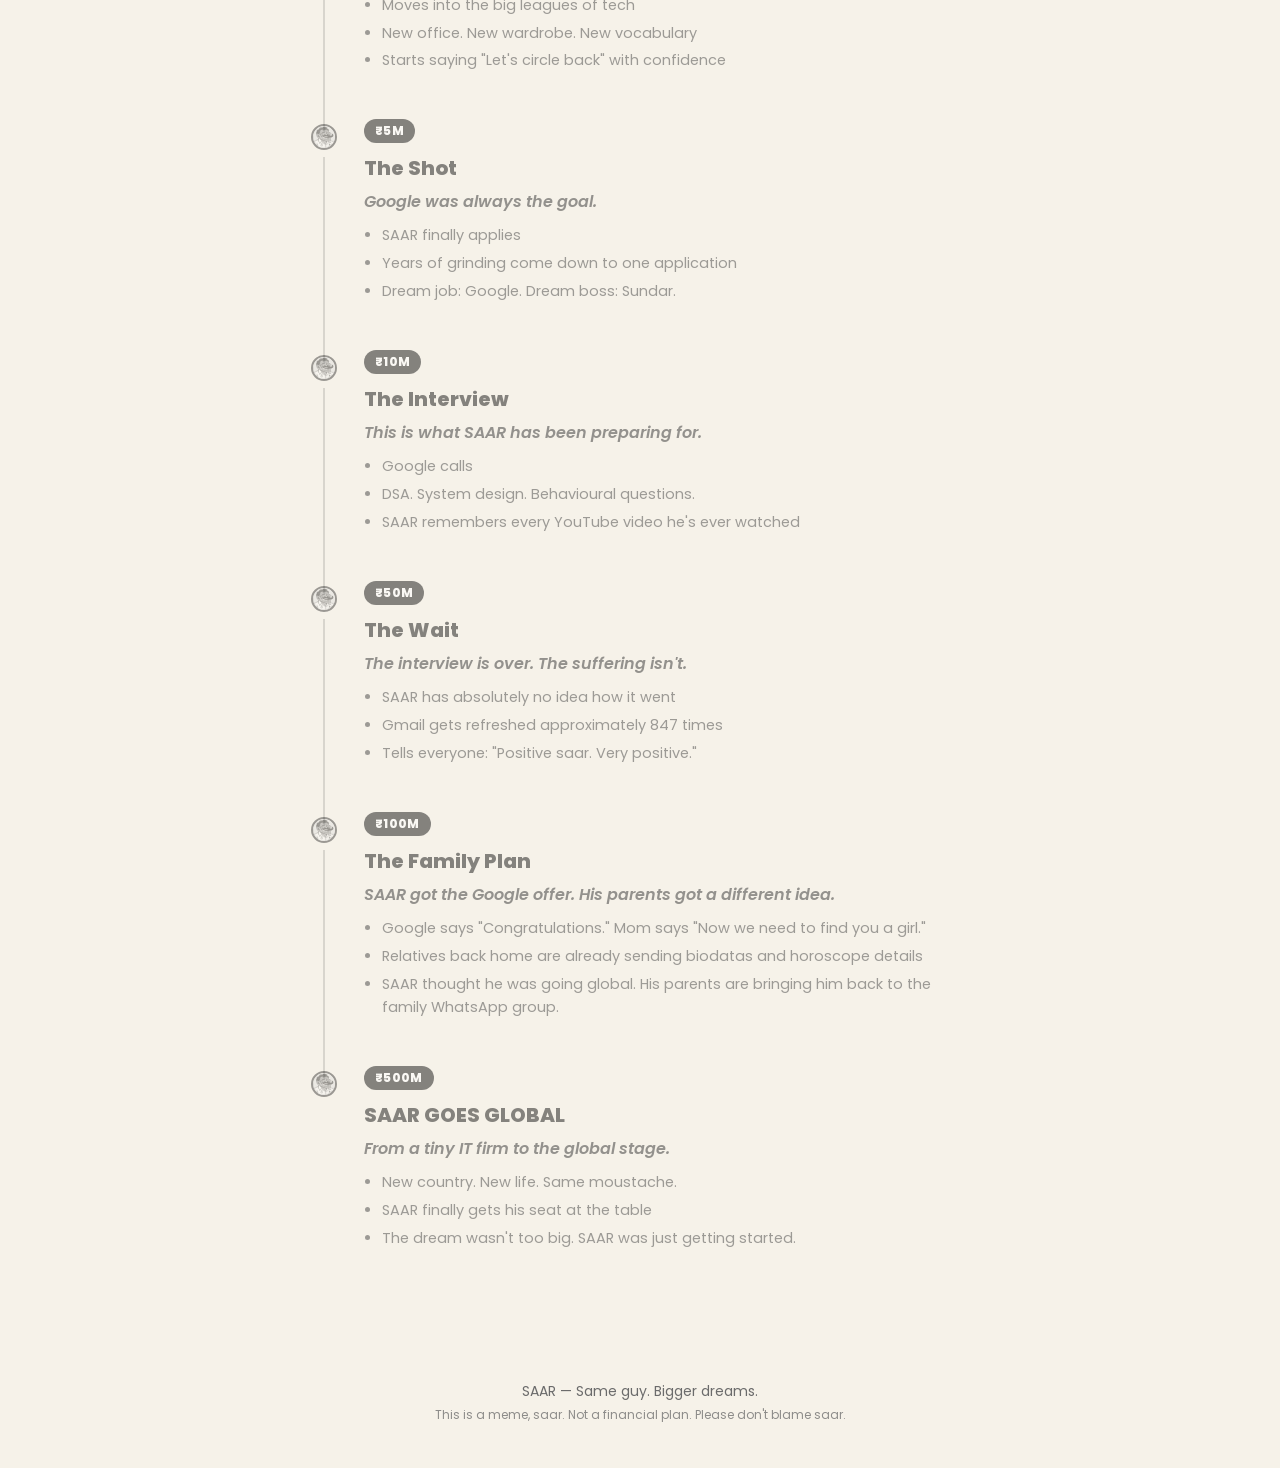
==== commit 79a6b28c: "Update About copy: offer letter + technical rounds line" ====
--- a/index.html
+++ b/index.html
@@ -87,8 +87,8 @@
           <p>₹50K/month. Tiny IT firm. Big dreams.</p>
           <p>Inspired by Indians who made it to the top of global tech, SAAR believes he can do it too.</p>
           <p>His dream? Google. His inspiration? Sundar.</p>
-          <p>He's got the moustache. Now he just needs the career.</p>
-          <p class="about-closer">This is SAAR's journey to the top.</p>
+          <p>Got the moustache. Needs the offer letter.</p>
+          <p class="about-closer">Help SAAR clear the technical rounds.</p>
         </div>
       </div>
     </section>
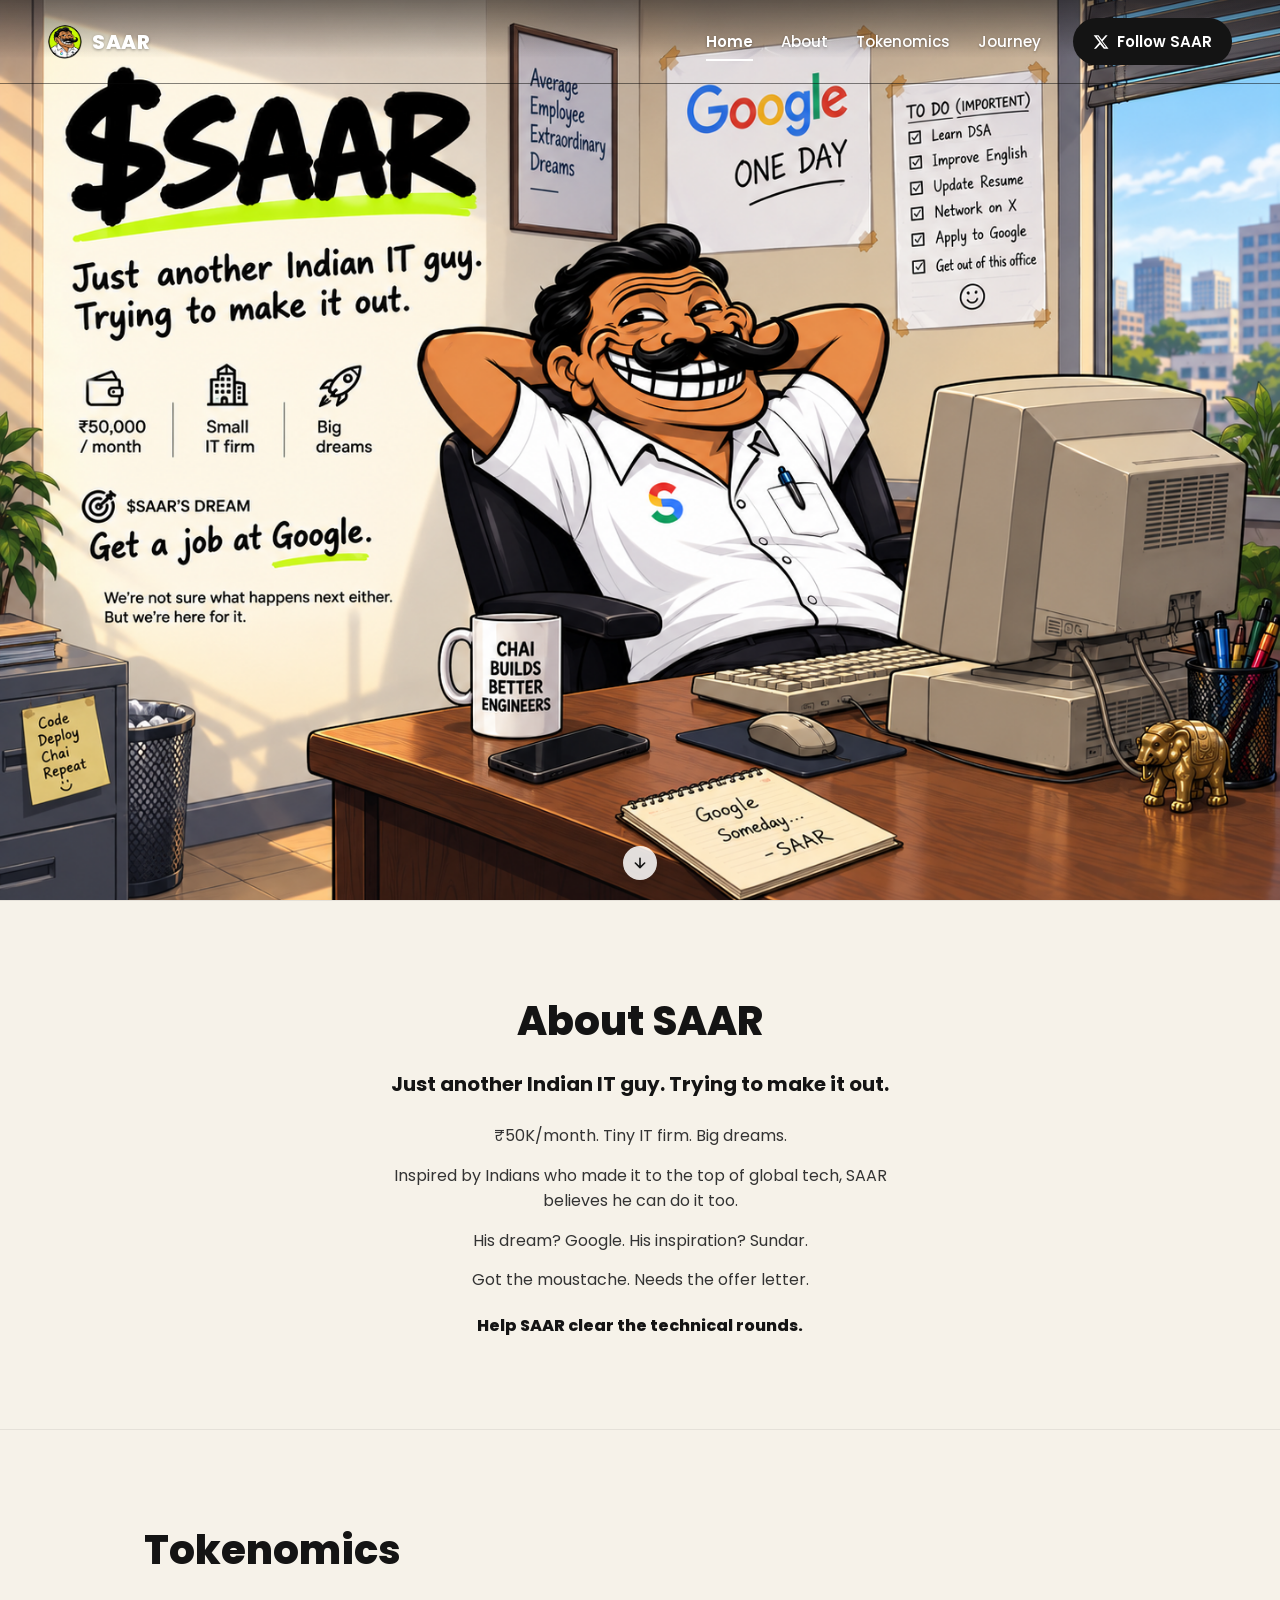
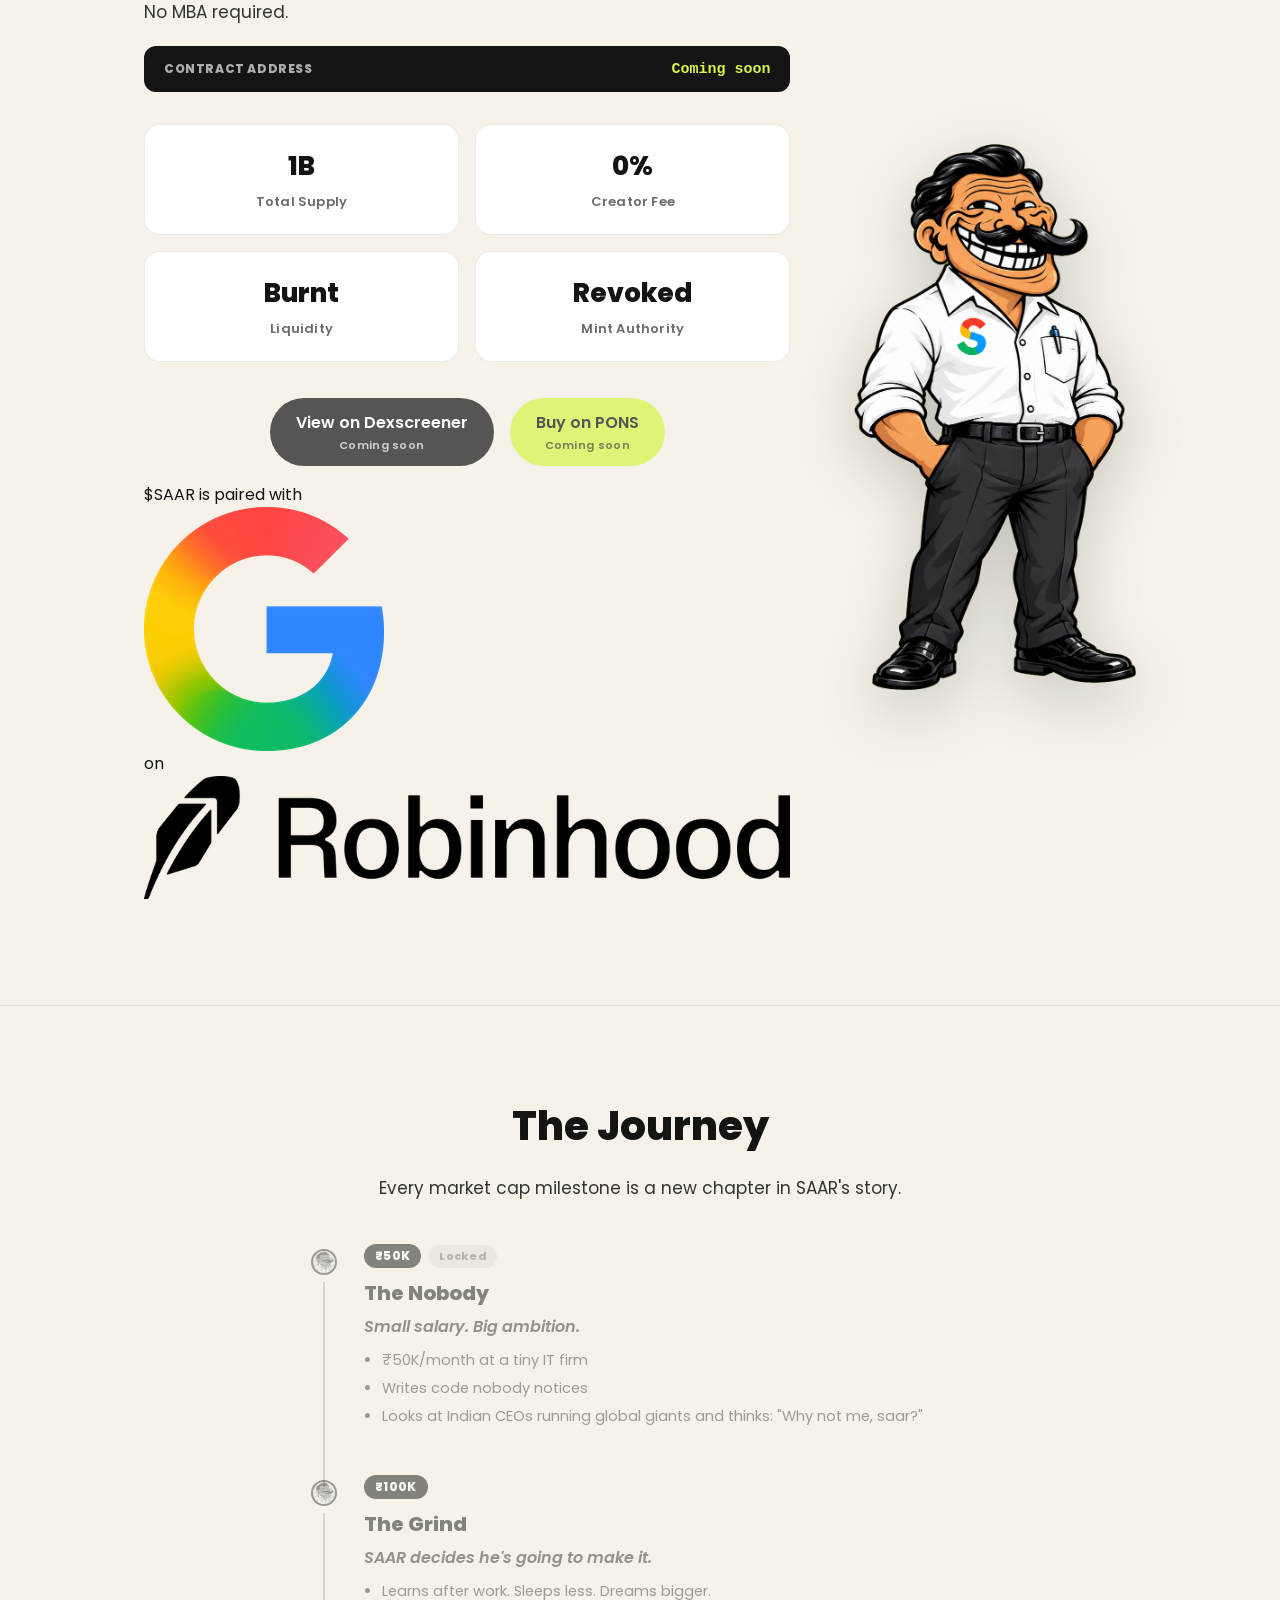
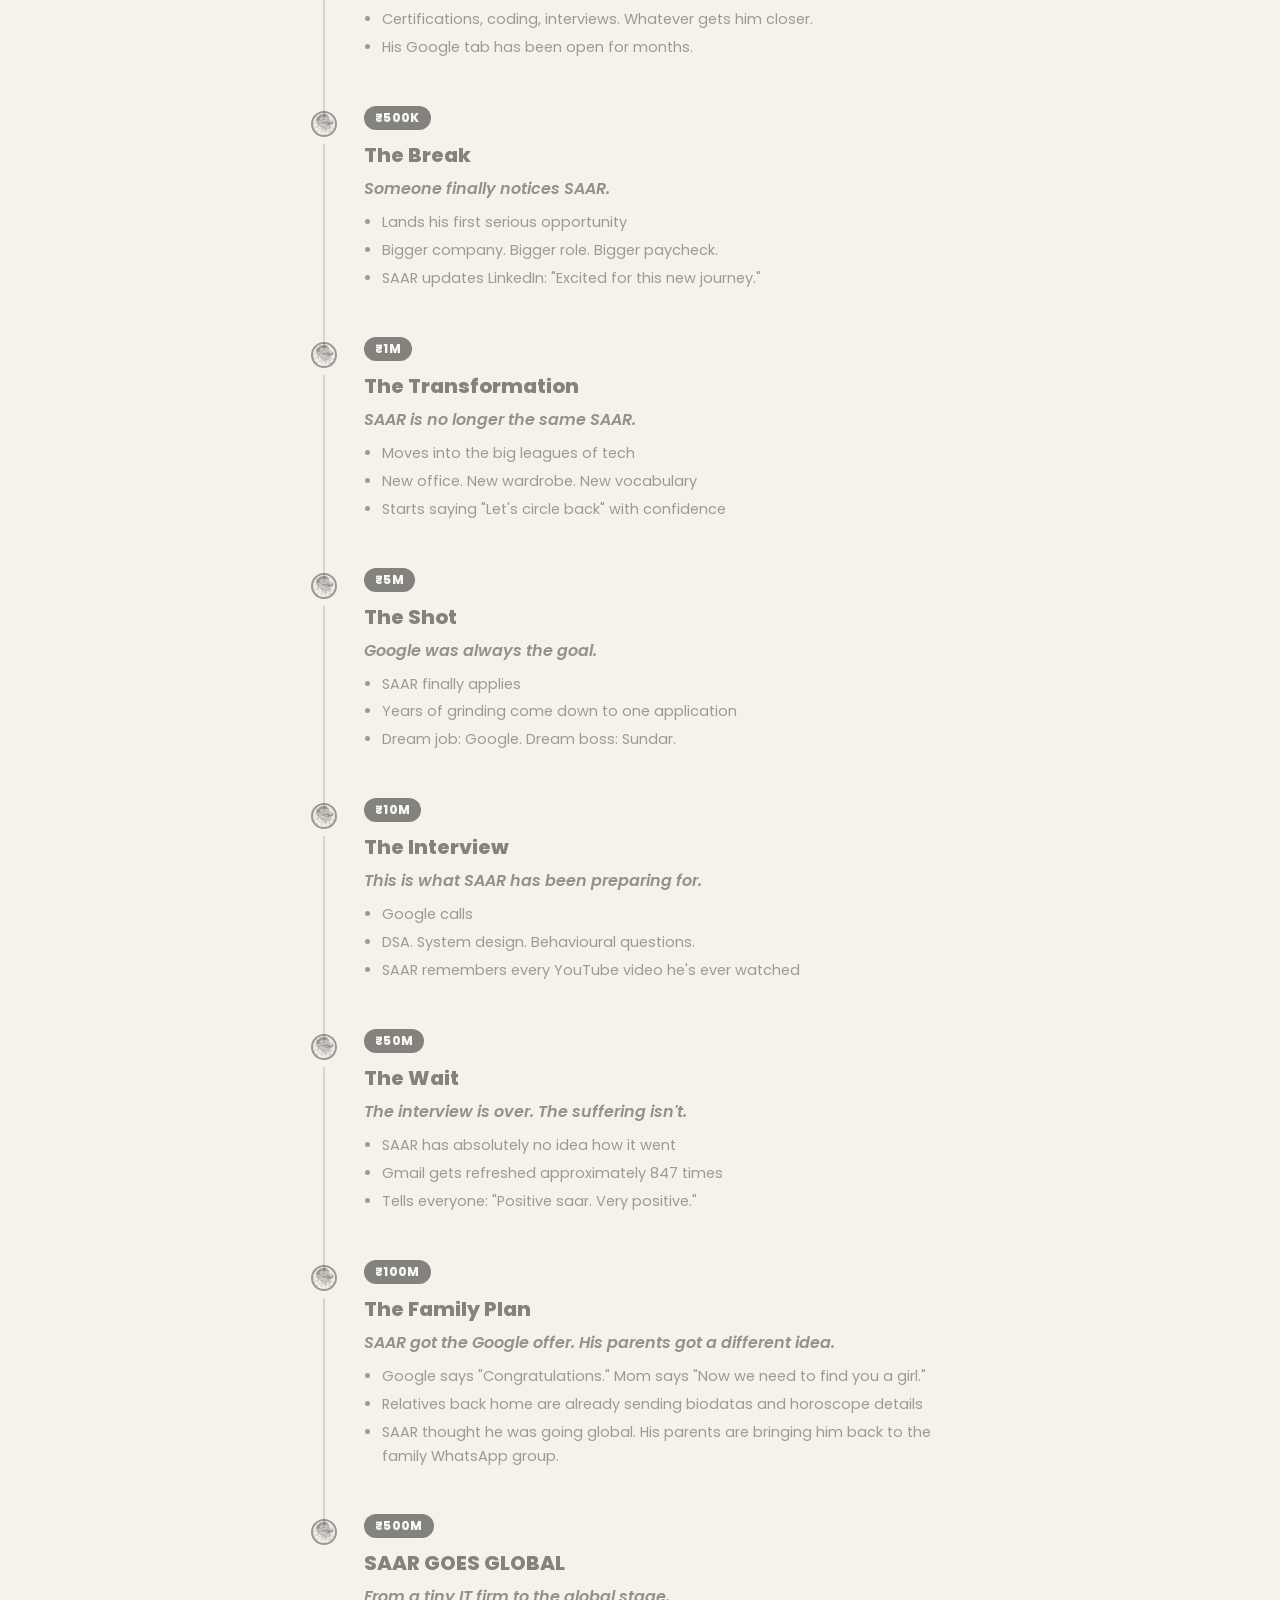
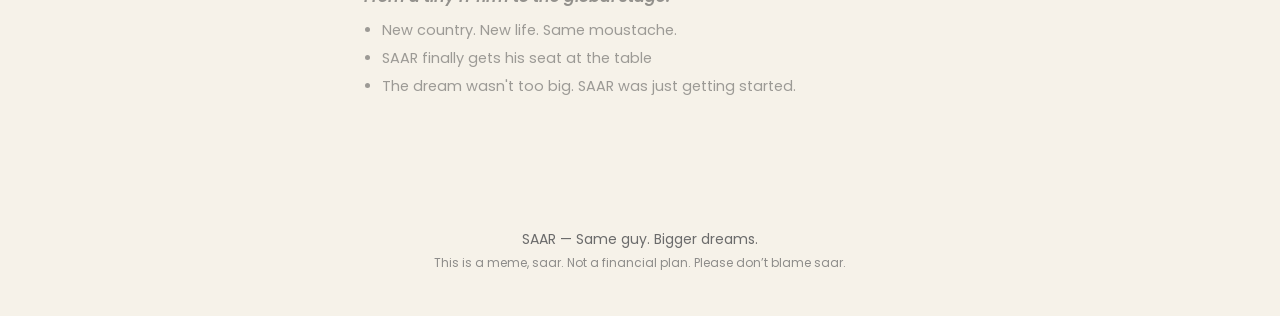
==== commit ce7d1cc7: "Add paired-with Google/Robinhood row to Tokenomics, hyperlink Sundar" ====
--- a/index.html
+++ b/index.html
@@ -86,7 +86,7 @@
         <div class="about-lines">
           <p>₹50K/month. Tiny IT firm. Big dreams.</p>
           <p>Inspired by Indians who made it to the top of global tech, SAAR believes he can do it too.</p>
-          <p>His dream? Google. His inspiration? Sundar.</p>
+          <p>His dream? Google. His inspiration? <a href="https://x.com/sundarpichai" target="_blank" rel="noopener">Sundar</a>.</p>
           <p>Got the moustache. Needs the offer letter.</p>
           <p class="about-closer">Help SAAR clear the technical rounds.</p>
         </div>
@@ -133,6 +133,15 @@
               <em class="coming-soon">Coming soon</em>
             </span>
           </div>
+
+          <p class="paired-with">
+            $SAAR is paired with
+            <a href="https://x.com/Google" target="_blank" rel="noopener" class="paired-with-link">
+              <img src="assets/google-g.png" alt="Google" class="paired-with-icon paired-with-google">
+            </a>
+            on
+            <img src="assets/robinhood-logo-black.png" alt="Robinhood" class="paired-with-icon paired-with-robinhood">
+          </p>
         </div>
 
         <div class="tokenomics-figure">
@@ -297,7 +306,7 @@
 
   <footer class="footer">
     <p>SAAR — Same guy. Bigger dreams.</p>
-    <p class="fine-print">This is a meme, saar. Not a financial plan. Please don't blame saar.</p>
+    <p class="fine-print">This is a meme, saar. Not a financial plan. Please don’t blame saar.</p>
   </footer>
 
 </div>
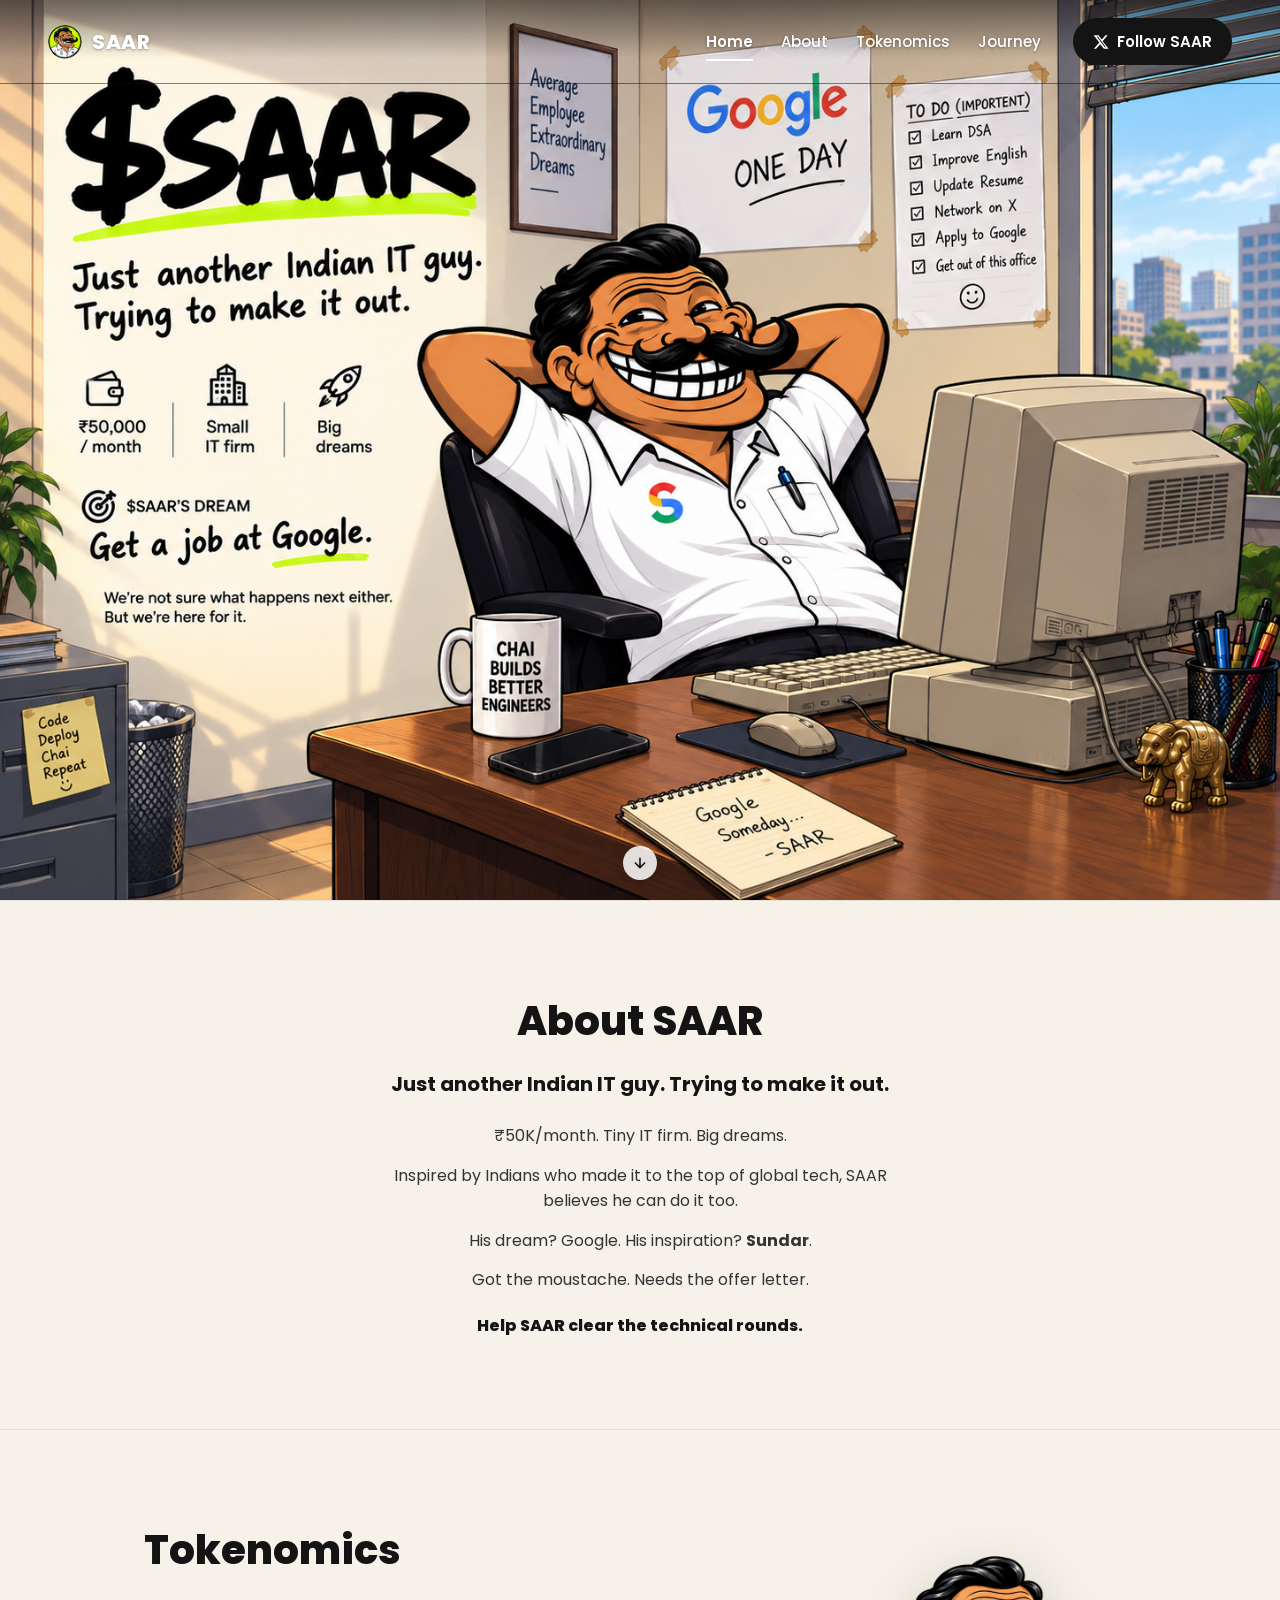
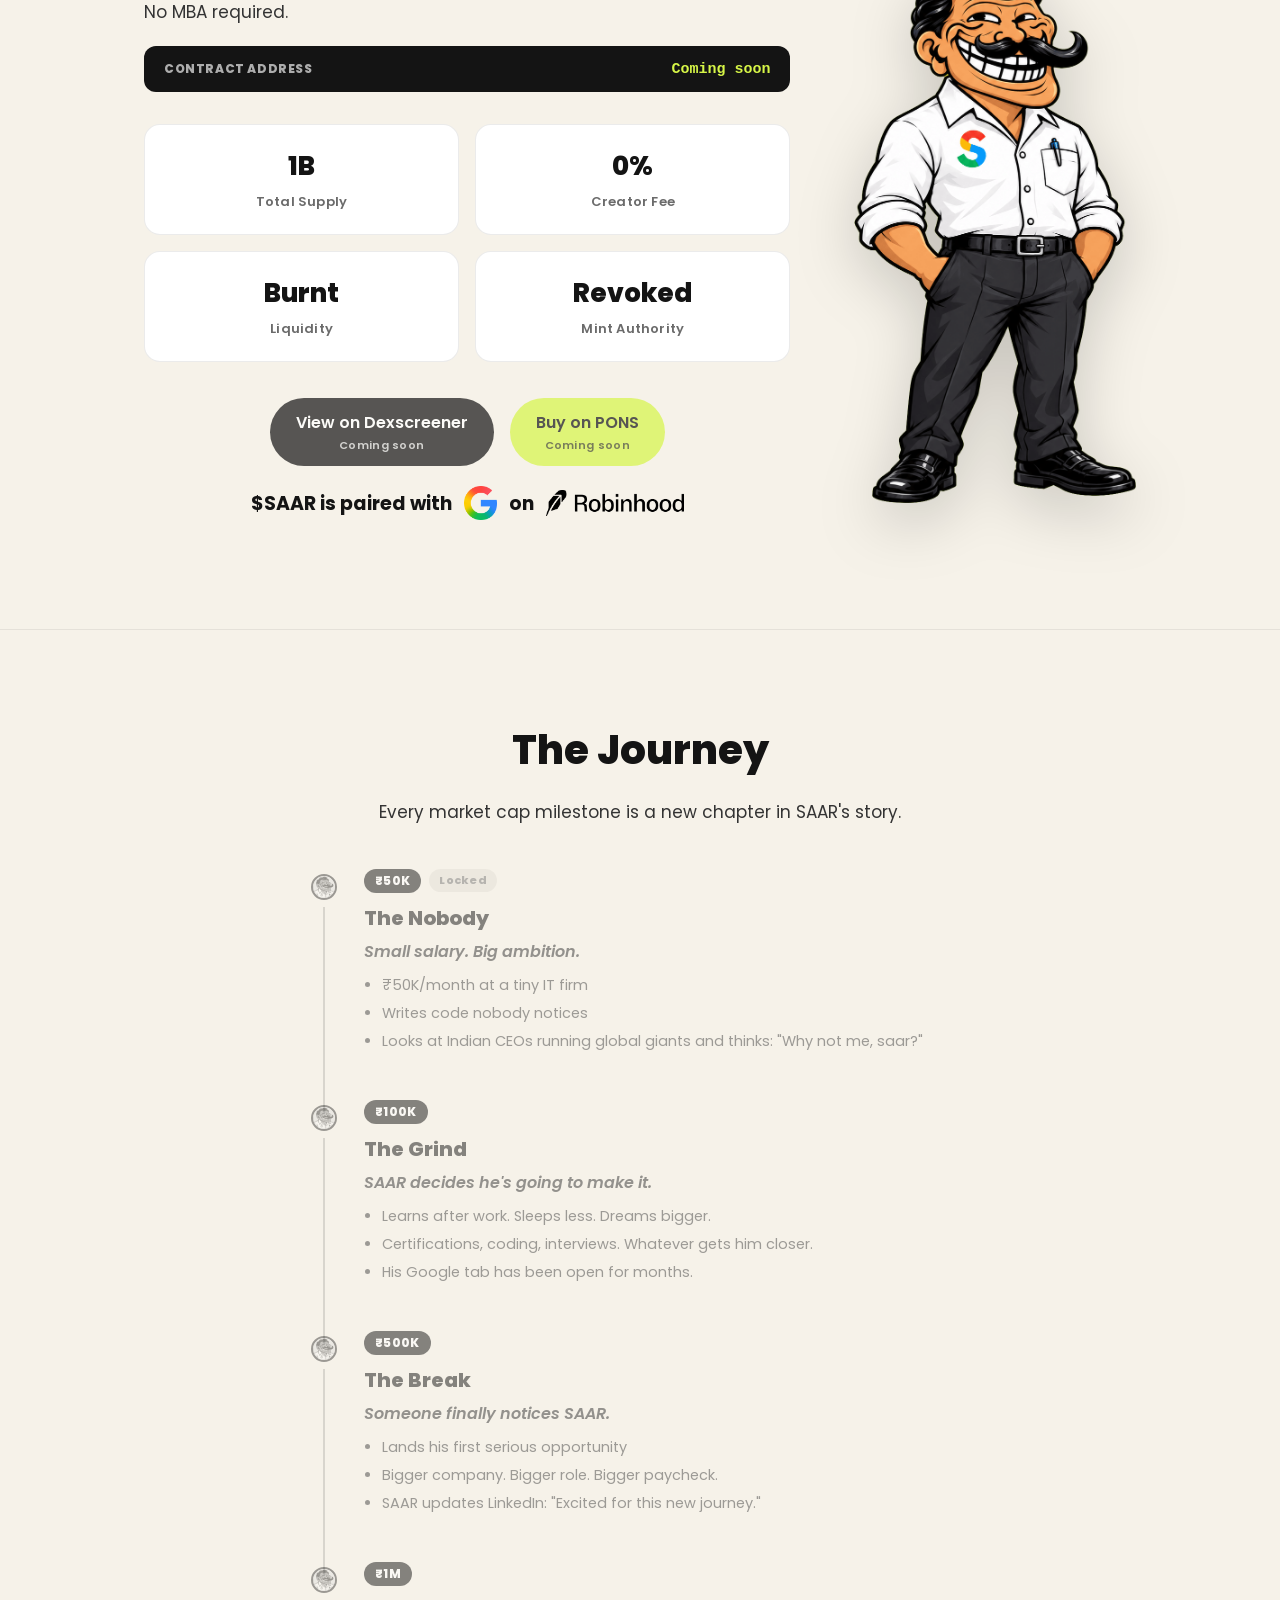
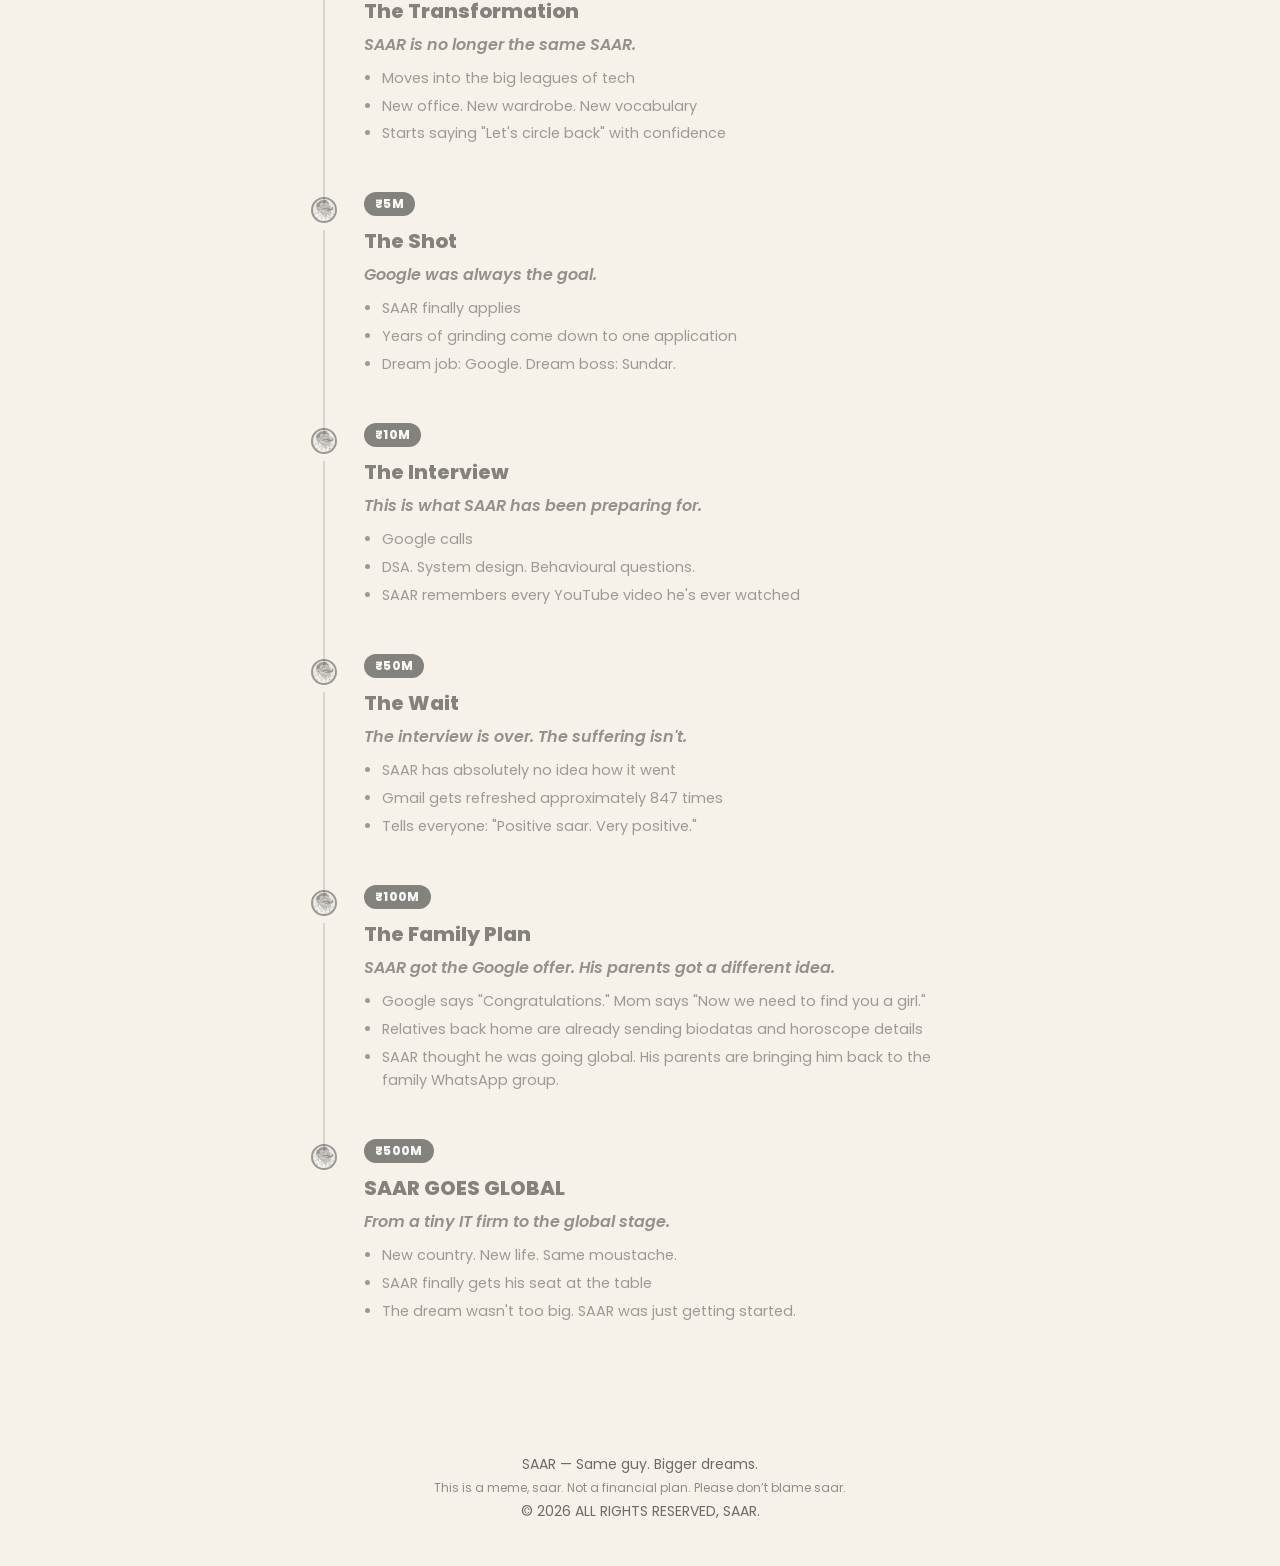
==== commit b06c8afb: "Bold Sundar link, add copyright line to footer" ====
--- a/index.html
+++ b/index.html
@@ -86,7 +86,7 @@
         <div class="about-lines">
           <p>₹50K/month. Tiny IT firm. Big dreams.</p>
           <p>Inspired by Indians who made it to the top of global tech, SAAR believes he can do it too.</p>
-          <p>His dream? Google. His inspiration? <a href="https://x.com/sundarpichai" target="_blank" rel="noopener">Sundar</a>.</p>
+          <p>His dream? Google. His inspiration? <a href="https://x.com/sundarpichai" target="_blank" rel="noopener"><strong>Sundar</strong></a>.</p>
           <p>Got the moustache. Needs the offer letter.</p>
           <p class="about-closer">Help SAAR clear the technical rounds.</p>
         </div>
@@ -307,6 +307,7 @@
   <footer class="footer">
     <p>SAAR — Same guy. Bigger dreams.</p>
     <p class="fine-print">This is a meme, saar. Not a financial plan. Please don’t blame saar.</p>
+    <p class="copyright">© 2026 ALL RIGHTS RESERVED, SAAR.</p>
   </footer>
 
 </div>
--- a/css/style.css
+++ b/css/style.css
@@ -233,6 +233,22 @@
   opacity:.75;letter-spacing:.3px;
 }
 
+.paired-with{
+  margin-top:20px;
+  display:flex;align-items:center;justify-content:center;flex-wrap:wrap;
+  gap:12px;
+  font-size:19px;font-weight:700;color:var(--ink);
+}
+.paired-with-link{display:inline-flex;align-items:center;}
+.paired-with-icon{display:inline-block;}
+.paired-with-google{height:34px;width:auto;}
+.paired-with-robinhood{height:26px;width:auto;}
+@media (max-width:760px){
+  .paired-with{justify-content:center;font-size:16px;gap:10px;}
+  .paired-with-google{height:28px;}
+  .paired-with-robinhood{height:21px;}
+}
+
 /* ============ JOURNEY ============ */
 .journey{border-top:1px solid rgba(0,0,0,.07);}
 .journey-inner{max-width:720px;}
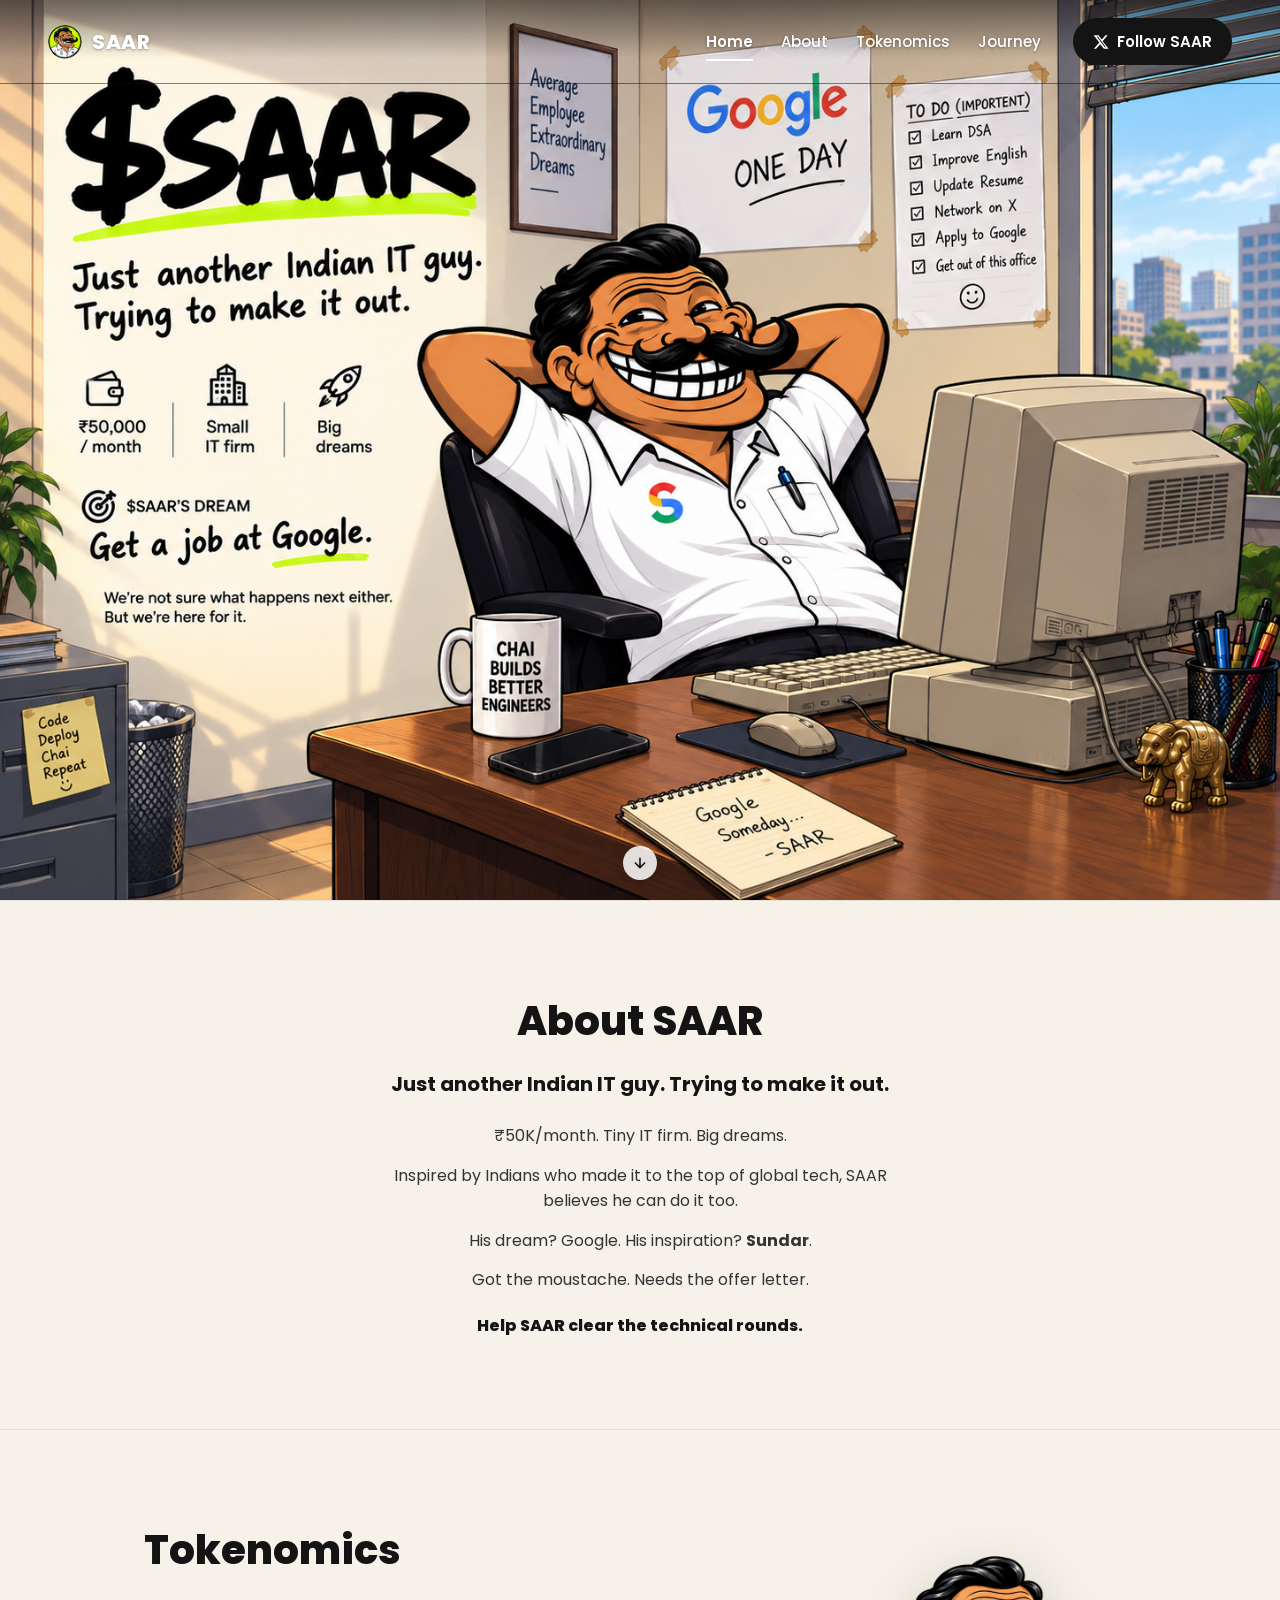
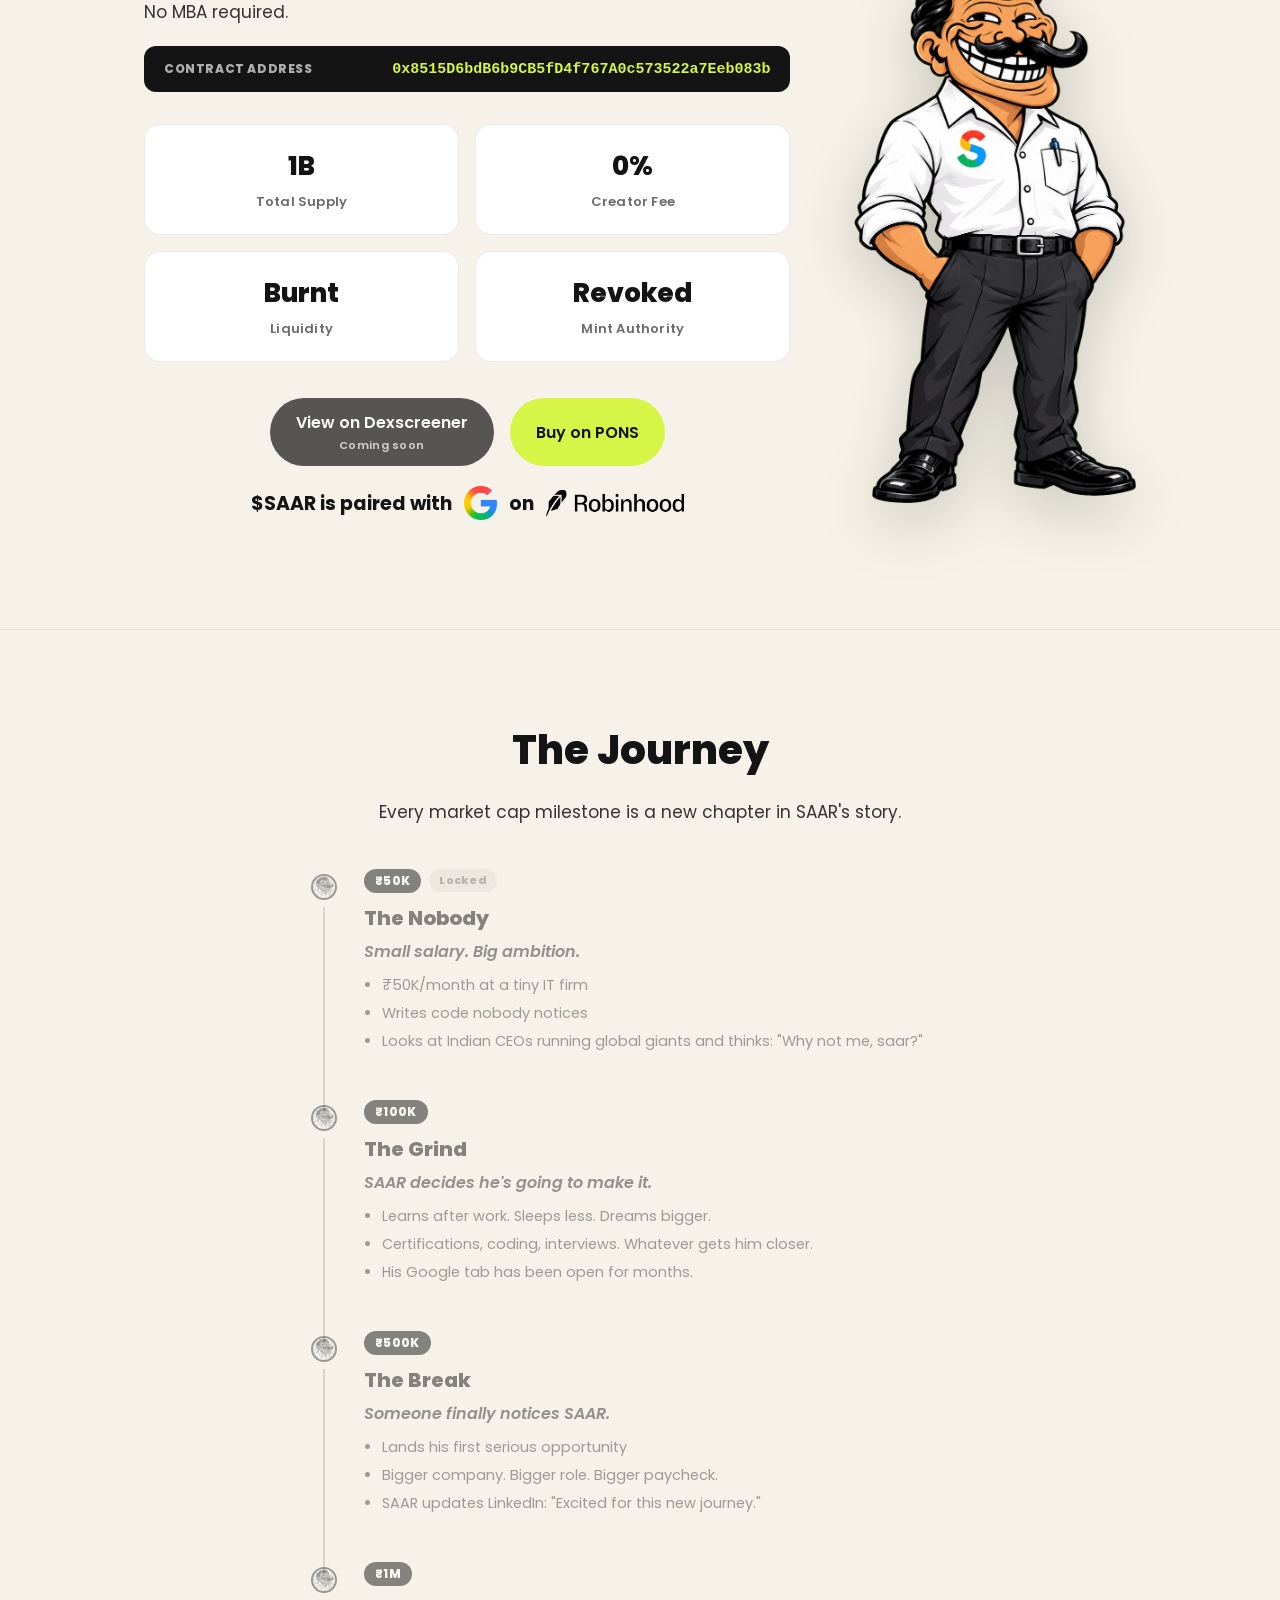
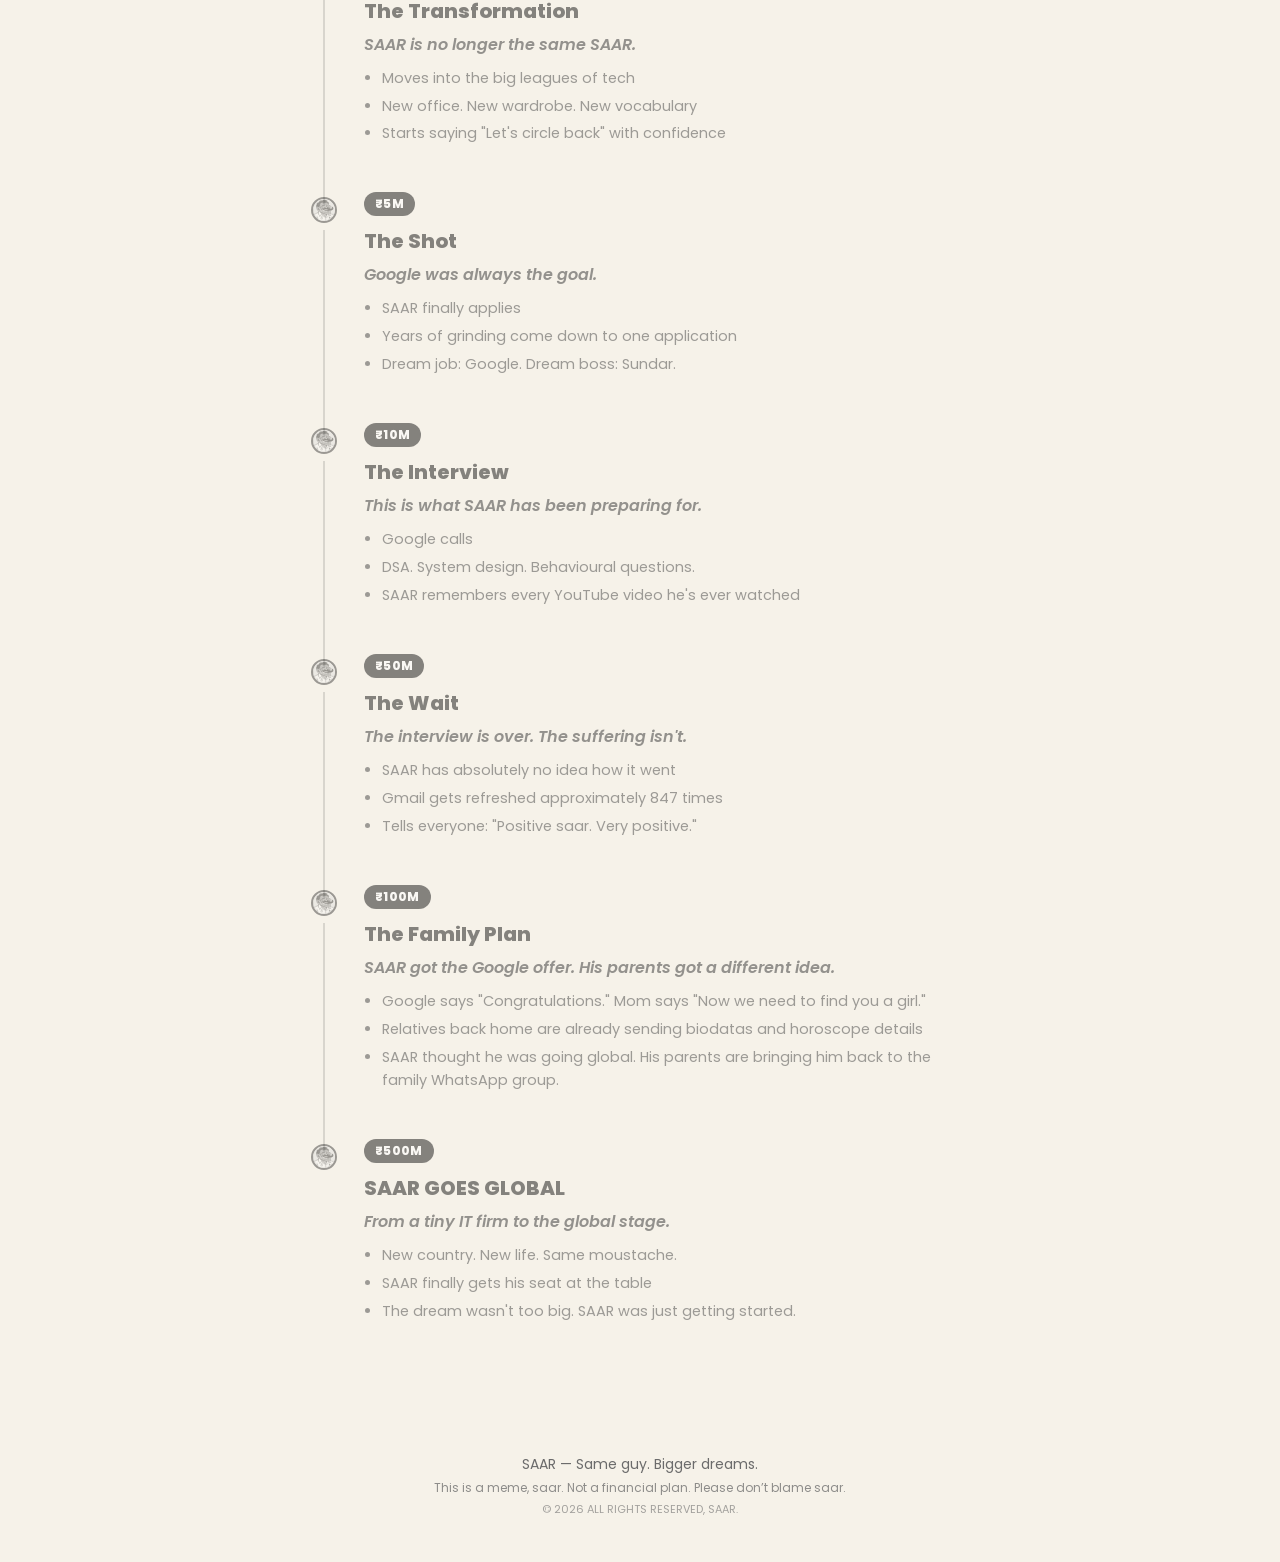
==== commit c9ad7b67: "Update contract address and PONS buy link" ====
--- a/index.html
+++ b/index.html
@@ -101,7 +101,7 @@
 
           <div class="ca-bar">
             <span class="ca-bar-label">Contract Address</span>
-            <span class="ca-bar-value">Coming soon</span>
+            <span class="ca-bar-value">0x8515D6bdB6b9CB5fD4f767A0c573522a7Eeb083b</span>
           </div>
 
           <div class="tokenomics-grid">
@@ -128,10 +128,9 @@
               View on Dexscreener
               <em class="coming-soon">Coming soon</em>
             </span>
-            <span class="btn btn-large btn-lime btn-disabled" aria-disabled="true">
+            <a href="https://www.ponsfamily.com/launchpad/0x8515D6bdB6b9CB5fD4f767A0c573522a7Eeb083b" target="_blank" rel="noopener" class="btn btn-large btn-lime">
               Buy on PONS
-              <em class="coming-soon">Coming soon</em>
-            </span>
+            </a>
           </div>
 
           <p class="paired-with">
--- a/css/style.css
+++ b/css/style.css
@@ -337,6 +337,7 @@
 }
 .footer p{margin:4px 0;}
 .fine-print{font-size:12px;opacity:.75;}
+.copyright{font-size:11px;opacity:.6;margin-top:8px;}
 
 /* ============ PASSWORD GATE ============ */
 .gate{
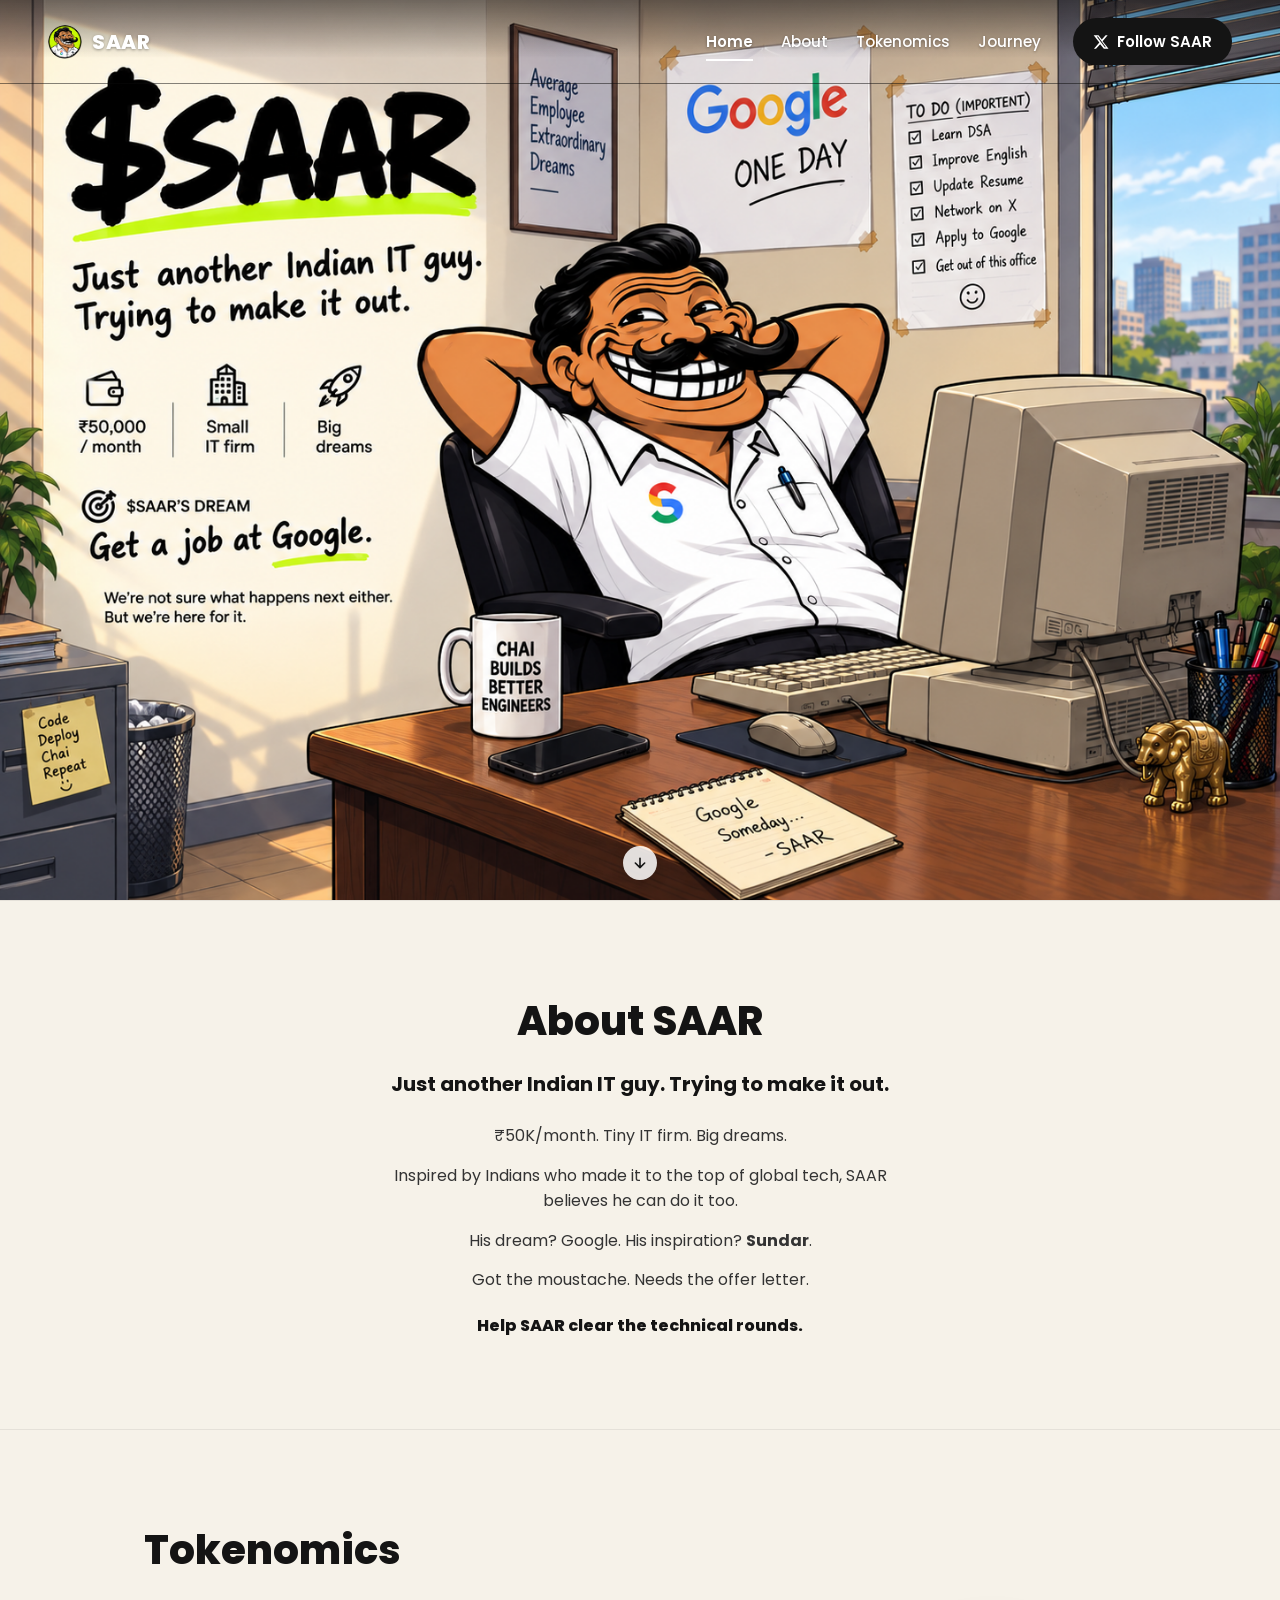
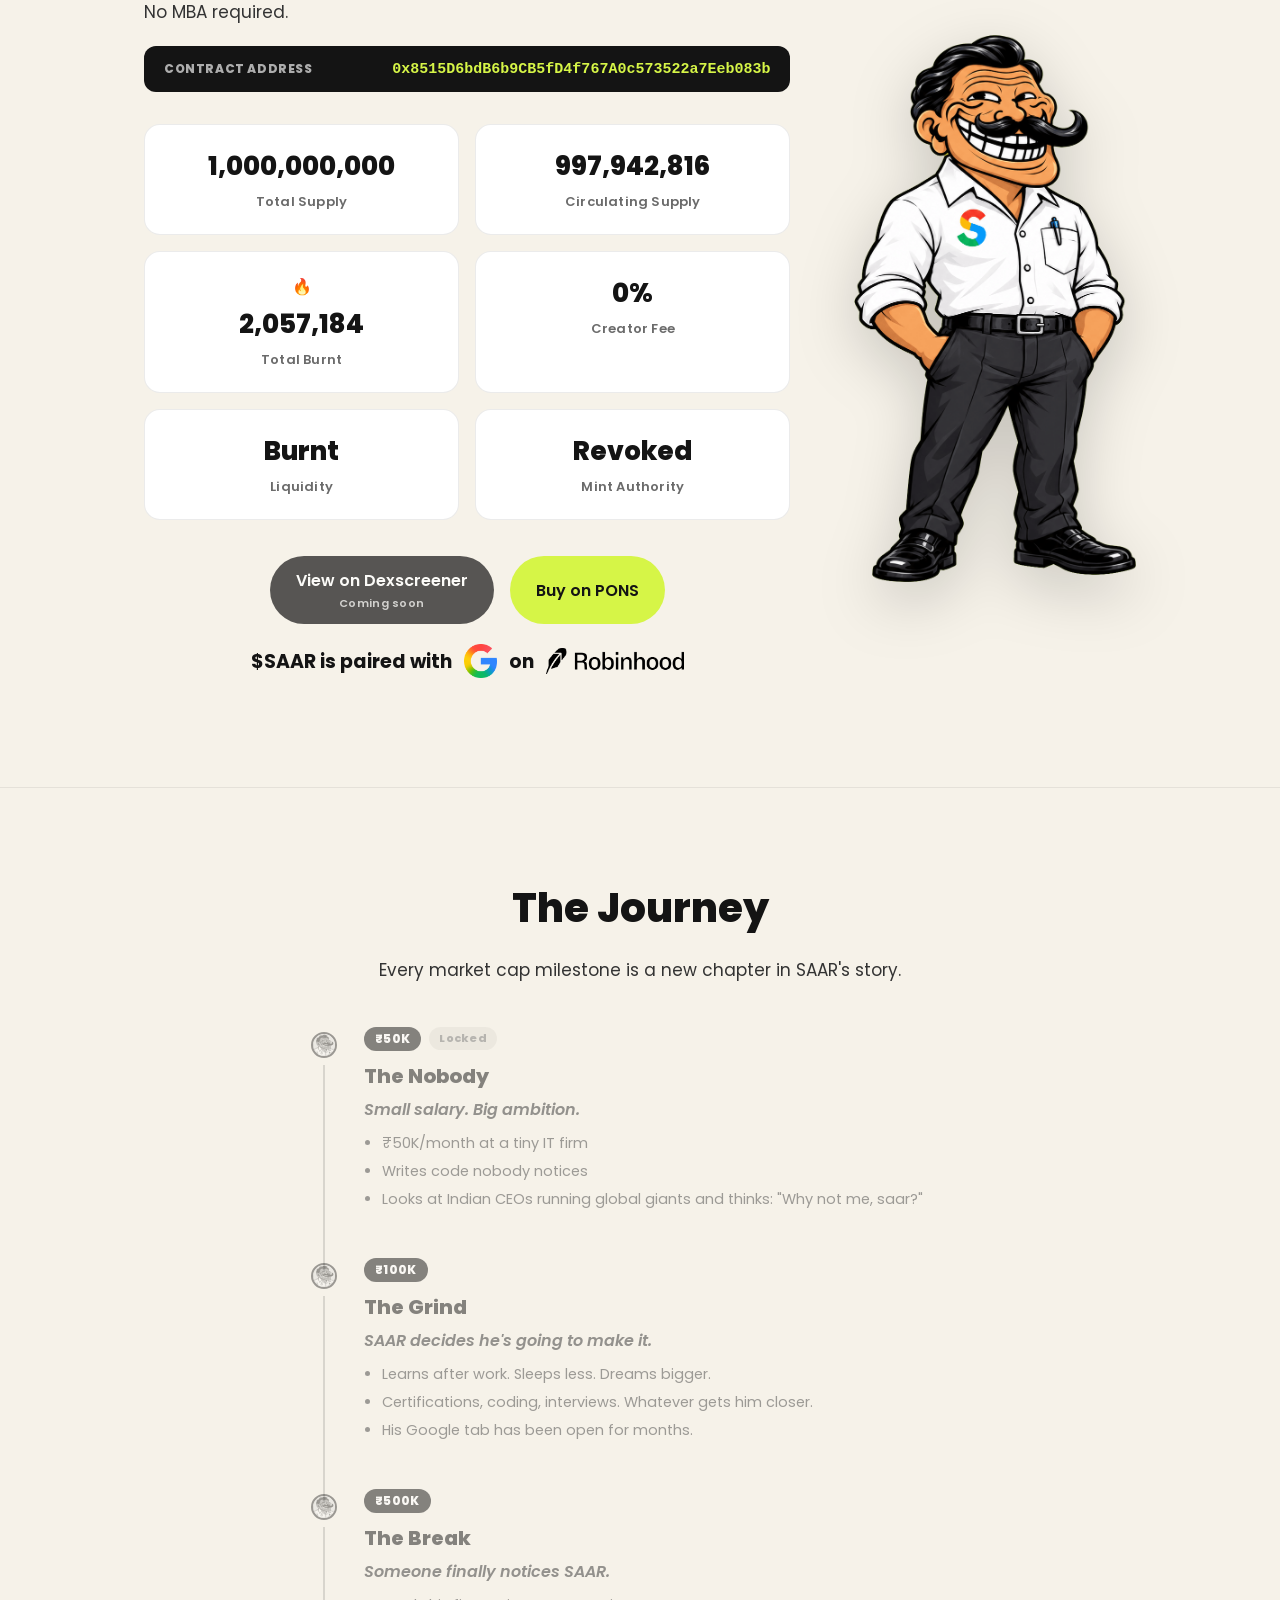
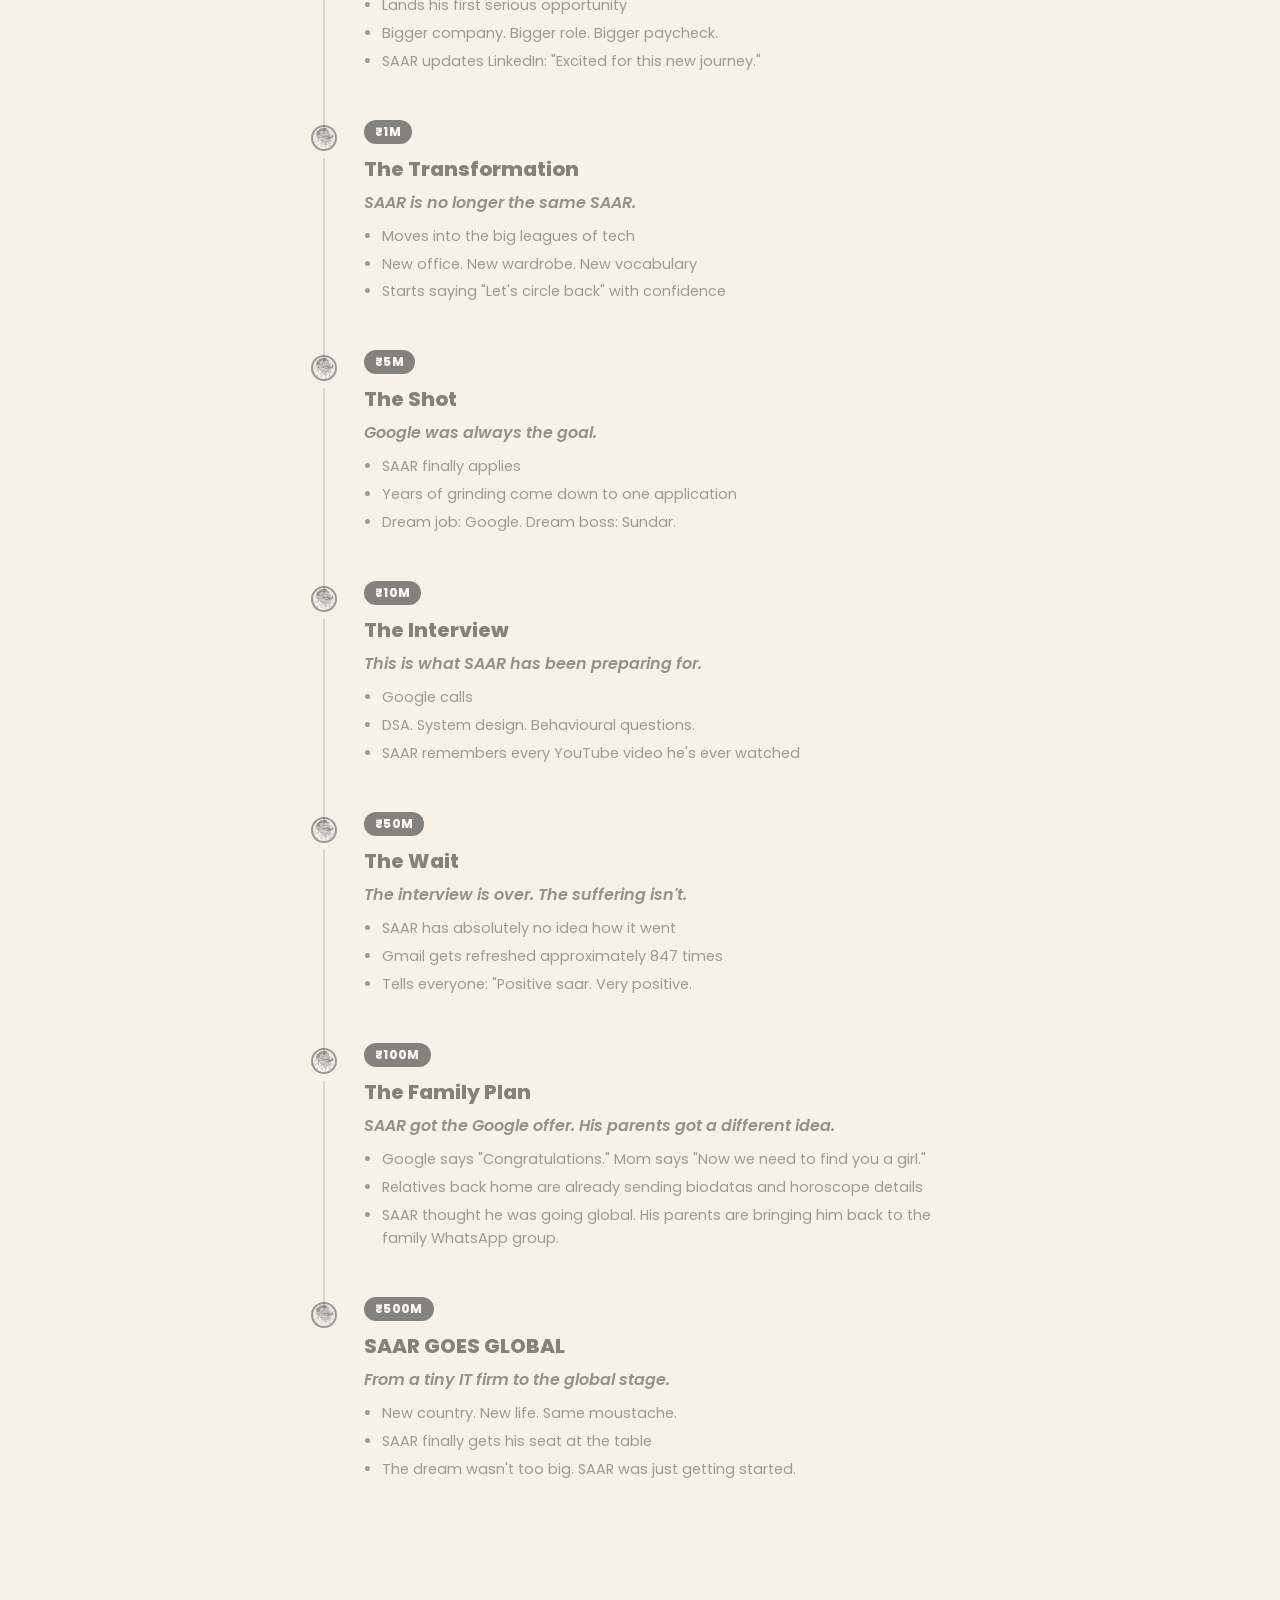
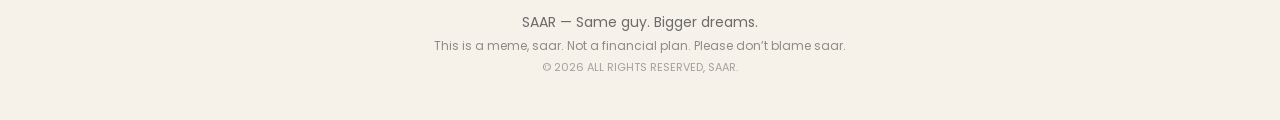
==== commit f81e20d6: "Add live tokenomics stats (circulating supply, burnt) with flame styling" ====
--- a/index.html
+++ b/index.html
@@ -106,8 +106,17 @@
 
           <div class="tokenomics-grid">
             <div class="token-stat">
-              <span class="token-stat-value">1B</span>
+              <span class="token-stat-value">1,000,000,000</span>
               <span class="token-stat-label">Total Supply</span>
+            </div>
+            <div class="token-stat">
+              <span class="token-stat-value" id="circulating-supply">997,942,816</span>
+              <span class="token-stat-label">Circulating Supply</span>
+            </div>
+            <div class="token-stat token-stat--burnt">
+              <span class="token-stat-flame" aria-hidden="true">🔥</span>
+              <span class="token-stat-value token-stat-value--burnt" id="total-burnt">2,057,184</span>
+              <span class="token-stat-label">Total Burnt</span>
             </div>
             <div class="token-stat">
               <span class="token-stat-value">0%</span>
@@ -262,7 +271,7 @@
               <ul class="timeline-details">
                 <li>SAAR has absolutely no idea how it went</li>
                 <li>Gmail gets refreshed approximately 847 times</li>
-                <li>Tells everyone: "Positive saar. Very positive."</li>
+                <li>Tells everyone: "Positive saar. Very positive.</li>
               </ul>
             </div>
           </div>
@@ -279,7 +288,7 @@
                 <li>Google says "Congratulations." Mom says "Now we need to find you a girl."</li>
                 <li>Relatives back home are already sending biodatas and horoscope details</li>
                 <li>SAAR thought he was going global. His parents are bringing him back to the family WhatsApp group.</li>
-              </ul>
+            </ul>
             </div>
           </div>
 
